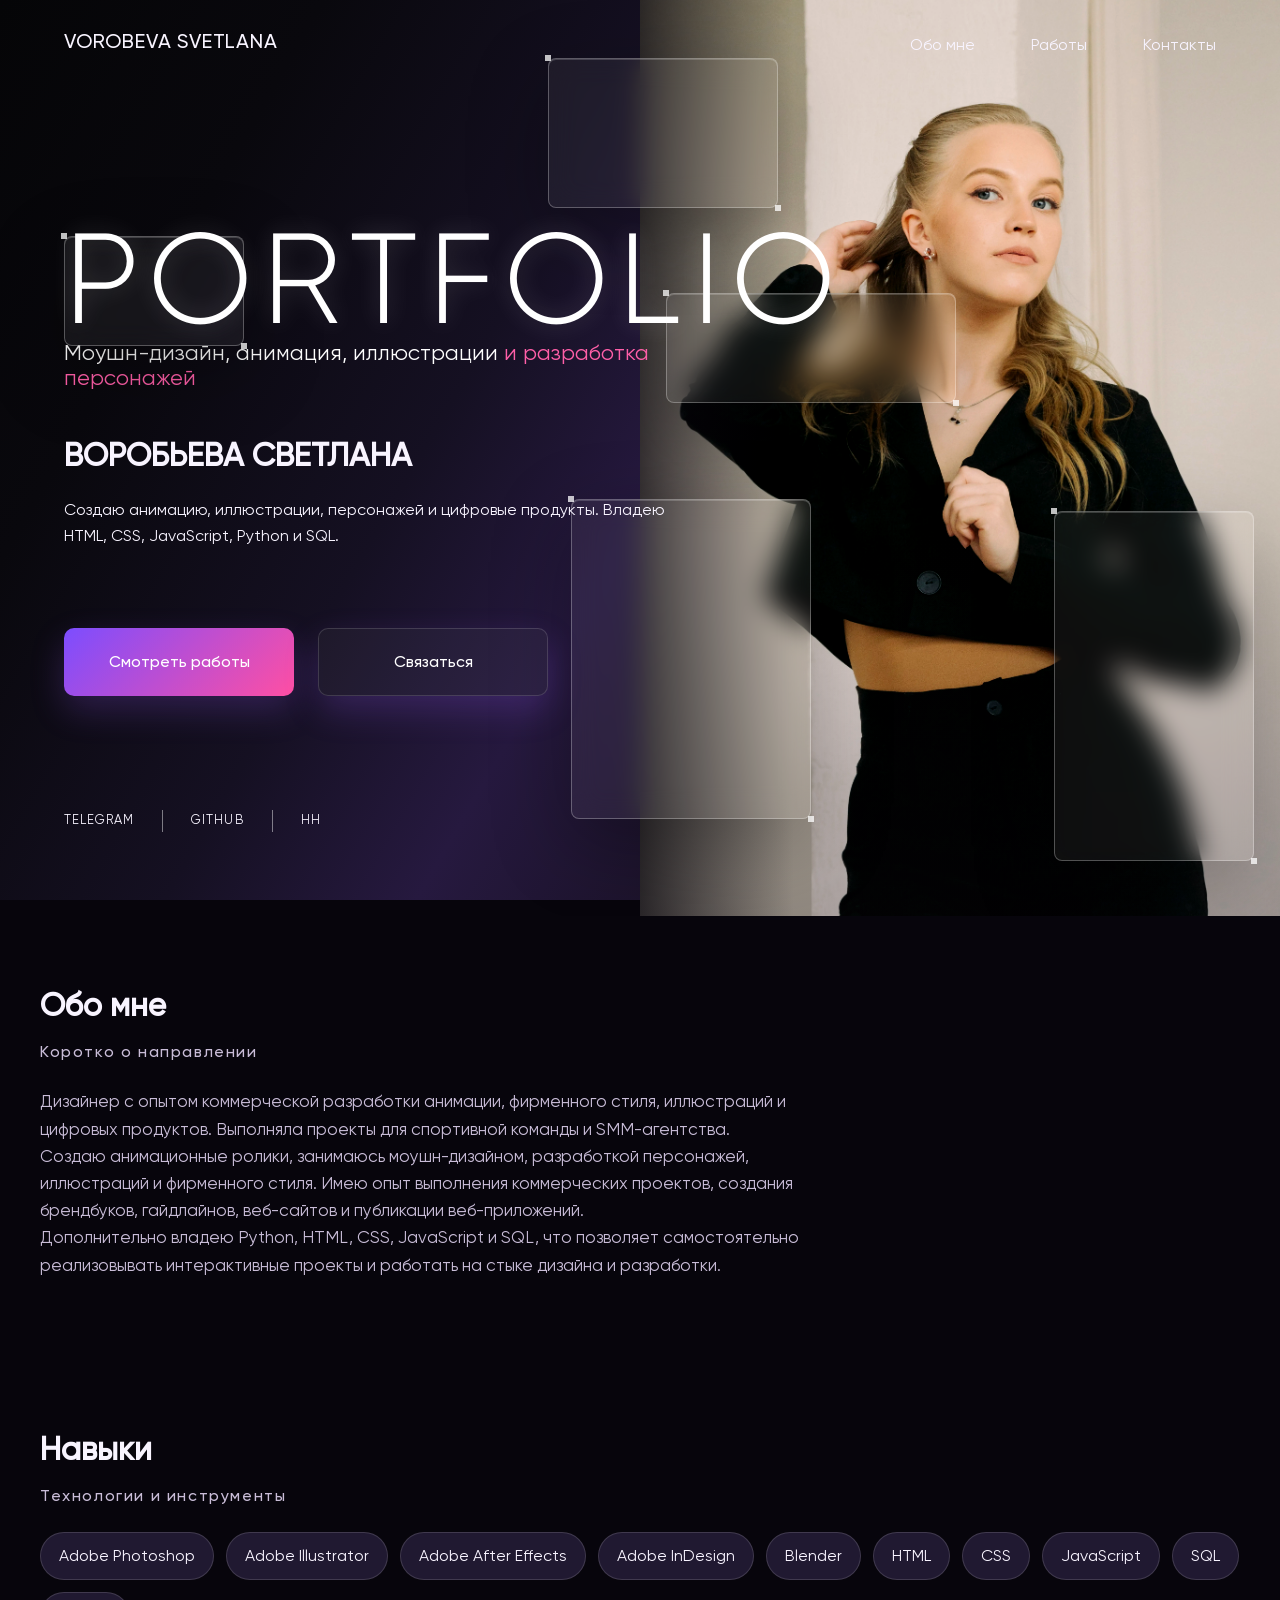
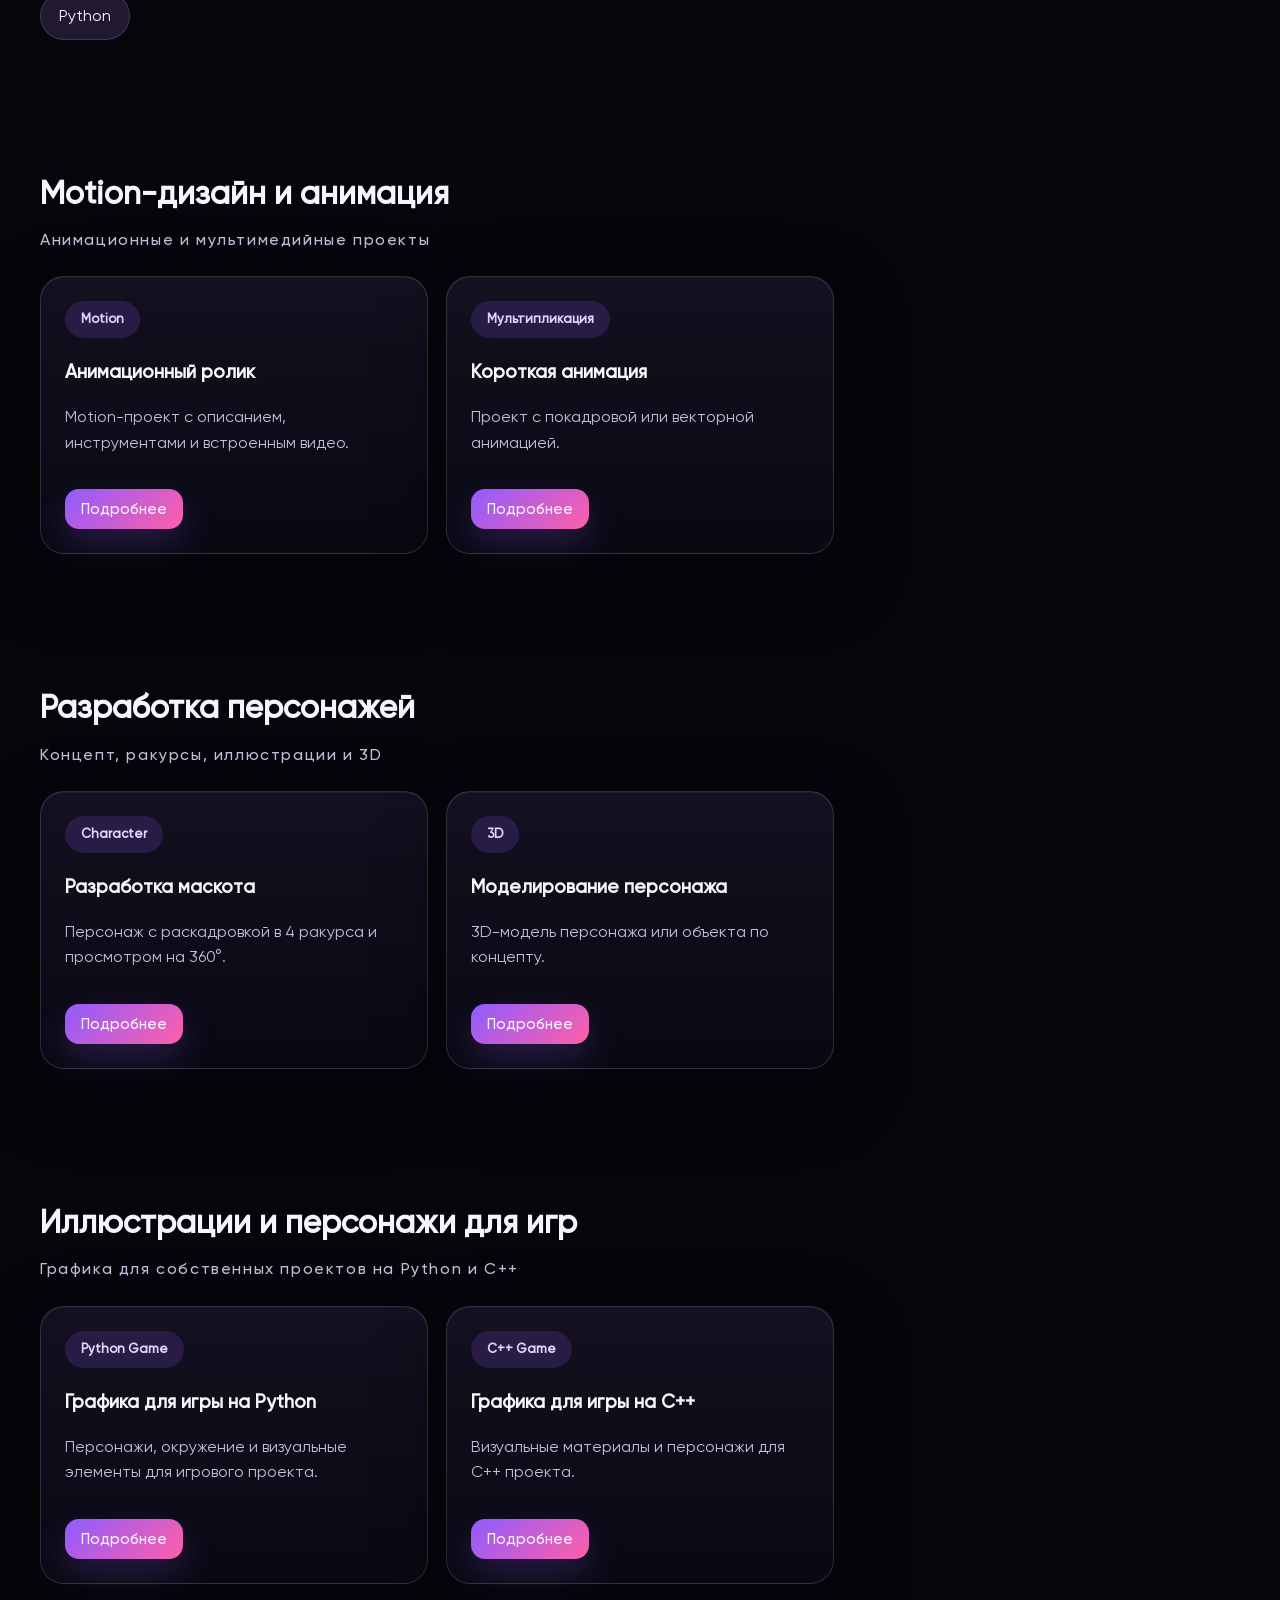
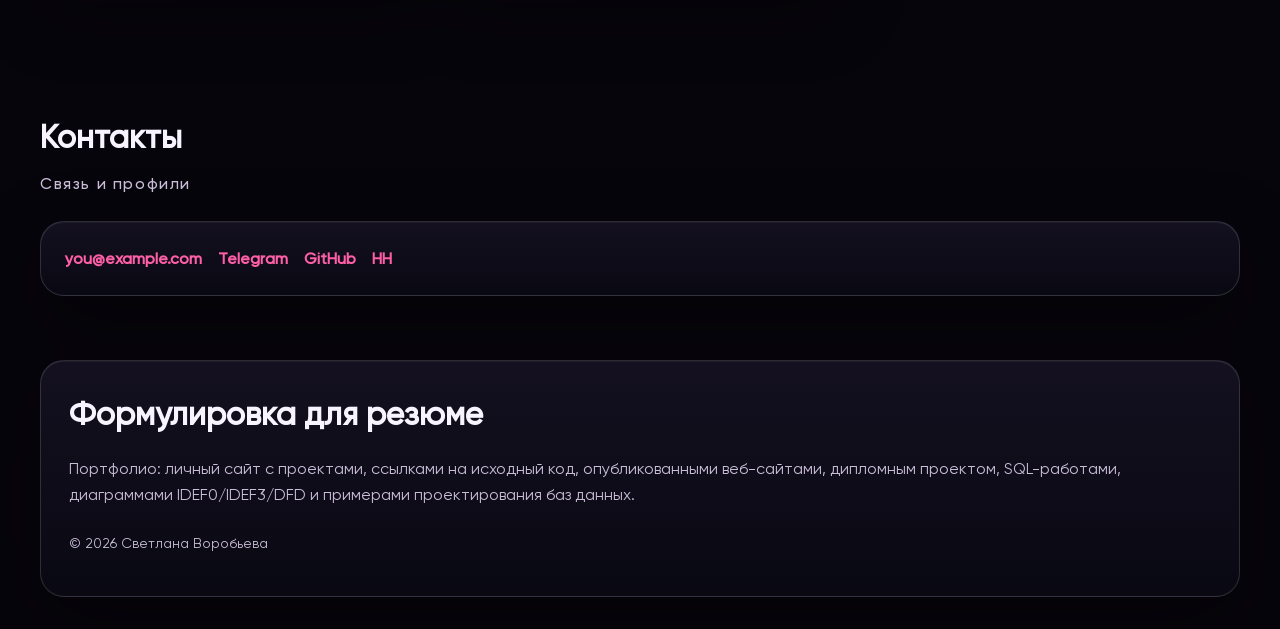
==== index.html @ 8a7d6069 "новое" ====
<!DOCTYPE html>
<html lang="ru">
<head>
  <meta charset="UTF-8" />
  <meta name="viewport" content="width=device-width, initial-scale=1.0" />
  <title>Портфолио | Воробьева Светлана</title>
  <meta name="description" content="Портфолио выпускницы СПбГУПТД: технические и творческие проекты, сайты, SQL, персонажи, motion-дизайн, анимация и моделирование." />
  <link rel="stylesheet" href="styles.css" />
</head>

<body>
  <header class="header hero-cover" id="home">
    <nav class="nav hero-nav">
      <a class="logo" href="#home">
        VOROBEVA
        SVETLANA
      </a>

       <button class="burger" type="button" aria-label="Открыть меню">
        <span></span>
        <span></span>
        <span></span>
      </button>

      <div class="nav-links">
        <a href="#about">Обо мне</a>
        <a href="#motion">Работы</a>
        <a href="#contacts">Контакты</a>
      </div>
    </nav>

    <section class="hero">
      <div class="hero-content">
        <div class="glass glass-small"></div>

        <h1 class="hero-title">PORTFOLIO</h1>

        <p class="hero-subtitle">
          Моушн-дизайн, анимация, иллюстрации
          <span>и&nbsp;разработка персонажей</span>
        </p>

        <div class="hero-info">

            <h2>
                ВОРОБЬЕВА СВЕТЛАНА
            </h2>

            <p>
                Создаю анимацию, иллюстрации,
                персонажей и цифровые продукты.
                Владею HTML, CSS, JavaScript,
                Python и SQL.
            </p>

        </div>

        <div class="buttons">
          <a class="btn" href="#motion">Смотреть работы</a>
          <a class="btn btn-outline" href="#contacts">Связаться</a>
        </div>

        <div class="hero-socials">
          <a href="#">TELEGRAM</a>
          <span></span>
          <a href="#">GITHUB</a>
          <span></span>
          <a href="#">HH</a>
        </div>
      </div>
      <div class="glass glass-top"></div>
      <div class="glass glass-bottom"></div>
    </section>
      <div class="hero-image">
        <img src="images/img_compressed.webp" alt="Воробьева Светлана">

        <div class="glass glass-center"></div>
        <div class="glass glass-right"></div>
      </div>
  </header>

  <main>
    <section class="section container" id="about">
      <h2>Обо мне</h2>
      <p class="subtitle">Коротко о направлении</p>
      <p class="section-text">
        Дизайнер с опытом коммерческой разработки анимации, фирменного стиля, иллюстраций и цифровых продуктов. 
        Выполняла проекты для спортивной команды и&nbsp;SMM-агентства.
      <br>Создаю анимационные ролики, занимаюсь моушн-дизайном, разработкой персонажей, иллюстраций и фирменного стиля.
      Имею опыт выполнения коммерческих проектов, создания брендбуков, гайдлайнов, веб-сайтов и публикации веб-приложений. 
      <br>Дополнительно владею Python, HTML, CSS, JavaScript и SQL, что позволяет самостоятельно реализовывать интерактивные 
      проекты и работать на стыке дизайна и разработки.

      </p>
    </section>

    <section class="section container" id="skills">
      <h2>Навыки</h2>
      <p class="subtitle">Технологии и инструменты</p>
      <div class="skills">
        <span>Adobe Photoshop</span><span>Adobe Illustrator</span>
        <span>Adobe After Effects</span><span>Adobe InDesign</span><span>Blender</span>
        <span>HTML</span><span>CSS</span><span>JavaScript</span> <span>SQL</span><span>Python</span>
      </div>
    </section>

    <section class="section container" id="motion">
      <h2>Motion-дизайн и анимация</h2>
      <p class="subtitle">Анимационные и мультимедийные проекты</p>

      <div class="grid cards">
        <article class="card project-card">
          <span class="tag">Motion</span>
          <h3>Анимационный ролик</h3>
          <p>Motion-проект с описанием, инструментами и встроенным видео.</p>

          <button class="project-btn" type="button"
            data-modal-title="Анимационный ролик"
            data-modal-client="Личный / учебный / коммерческий проект"
            data-modal-tools="Adobe After Effects, Photoshop, Illustrator, монтаж, звук"
            data-modal-description="Анимационный проект. Здесь можно описать задачу, идею ролика, этапы создания: сценарий, раскадровка, подготовка графики, анимация сцен, эффекты, монтаж и финальный экспорт."
            data-modal-video-title="Рекламный ролик"
            data-modal-video="https://res.cloudinary.com/ddurouw1x/video/upload/v1782772254/%D1%80%D0%B0%D0%BA%D0%B5%D1%82%D0%B0_%D0%BF%D1%80%D0%BE%D1%84%D0%B5%D1%81%D1%81%D0%B8%D1%8F_%D0%BC%D0%B5%D1%87%D1%82%D0%B0_eljayf.mp4">
            Подробнее
          </button>
        </article>

        <article class="card project-card">
          <span class="tag">Мультипликация</span>
          <h3>Короткая анимация</h3>
          <p>Проект с покадровой или векторной анимацией.</p>
          <button class="project-btn" type="button"
            data-modal-title="Короткая анимация"
            data-modal-client="Личный творческий проект"
            data-modal-tools="Adobe After Effects, Illustrator, Photoshop"
            data-modal-description="Короткая анимационная работа. Здесь можно описать идею, этапы создания, подготовку графики, анимацию сцен, монтаж и финальный экспорт."
            data-modal-video-title="Рекламный ролик"
            data-modal-video="https://res.cloudinary.com/ddurouw1x/video/upload/q_auto,f_auto,w_1920/v1783184143/0330_nyuv2s.mp4">
            Подробнее
          </button>
        </article>
      </div>
    </section>

    <section class="section container" id="characters">
      <h2>Разработка персонажей</h2>
      <p class="subtitle">Концепт, ракурсы, иллюстрации и 3D</p>

      <div class="grid cards">
        <article class="card project-card">
          <span class="tag">Character</span>
          <h3>Разработка маскота</h3>
          <p>Персонаж с раскадровкой в 4 ракурса и просмотром на 360°.</p>
          <button class="project-btn" type="button"
            data-modal-type="character"
            data-modal-title="Разработка персонажа"
            data-modal-client="Личный / учебный проект"
            data-modal-tools="Adobe Photoshop, Illustrator, Blender, character design"
            data-modal-description="Проект разработки персонажа: поиск образа, силуэт, цветовое решение, финальный дизайн и 4 основных ракурса. В модальном окне добавлен просмотр персонажа по сторонам: фронт, бок, спина и второй бок."
            data-frame-1="images/needle_1.png"
            data-frame-2="images/needle_1.png"
            data-frame-3="images/needle_1.png"
            data-frame-4="images/needle_1.png">
            Подробнее
          </button>
        </article>

        <article class="card project-card">
          <span class="tag">3D</span>
          <h3>Моделирование персонажа</h3>
          <p>3D-модель персонажа или объекта по концепту.</p>
          <button class="project-btn" type="button"
            data-modal-title="Моделирование персонажа"
            data-modal-client="Личный / учебный проект"
            data-modal-tools="Blender, 3D-моделирование, материалы, рендер, turntable 360°"
            data-modal-description="Проект 3D-моделирования персонажа. Здесь можно описать этапы: блокинг формы, детализация, материалы, свет, рендер, подготовка презентационных изображений и создание turntable-видео, где персонаж вращается по часовой стрелке на 360°."
            data-modal-gallery="images/leshy.png, images/modeling-2.jpg, images/modeling-3.jpg, images/modeling-4.jpg"
            data-modal-video="https://www.youtube.com/embed/VIDEO_ID">
            Подробнее
          </button>
        </article>
      </div>
    </section>

    <section class="section container" id="game-art">
      <h2>Иллюстрации и персонажи для игр</h2>
      <p class="subtitle">Графика для собственных проектов на Python и C++</p>

      <div class="grid cards">
        <article class="card project-card">
          <span class="tag">Python Game</span>
          <h3>Графика для игры на Python</h3>
          <p>Персонажи, окружение и визуальные элементы для игрового проекта.</p>
          <button class="project-btn" type="button"
            data-modal-title="Графика для игры на Python"
            data-modal-client="Собственный игровой проект"
            data-modal-tools="Python, Photoshop, Illustrator, игровая графика"
            data-modal-description="Графические материалы для игры на Python: персонажи, элементы интерфейса, окружение и подготовка ассетов для игрового проекта. Галерея добавлена для тех, кто не хочет загружать игру, но хочет посмотреть визуал и интерфейс."
            data-modal-gallery="images/python-game-1.jpg, images/python-game-2.jpg, images/python-game-3.jpg, images/python-game-4.jpg"
            data-modal-video="https://res.cloudinary.com/ddurouw1x/video/upload/v1783291518/%D0%9A%D0%BE%D0%BC%D0%BF%D0%BE%D0%B7%D0%B8%D1%86%D0%B8%D1%8F_1_bnc3tn.mp4"
            data-modal-link="#">
            Подробнее
          </button>
        </article>

        <article class="card project-card">
          <span class="tag">C++ Game</span>
          <h3>Графика для игры на C++</h3>
          <p>Визуальные материалы и персонажи для C++ проекта.</p>
          <button class="project-btn" type="button"
            data-modal-title="Графика для игры на C++"

            data-modal-client-title="Собственный игровой проект"
            data-modal-client="Личный / учебный проект"

            data-modal-tools-title="Использовалось"
            data-modal-tools="Blender, материалы, свет, рендер"

            data-modal-description="Графические материалы для игры на C++: персонажи, элементы интерфейса, 
            окружение и подготовка ассетов для игрового проекта. 
            Галерея добавлена для тех, кто не хочет загружать игру, но хочет посмотреть визуал и интерфейс."

            data-modal-gallery-title="Рендеры модели"
            data-modal-gallery="images/modeling-1.jpg, images/modeling-2.jpg, images/modeling-3.jpg, images/modeling-4.jpg"

            data-modal-video-title="Turntable 360°"
            data-modal-video="https://www.youtube.com/embed/VIDEO_ID"
            data-modal-link="#">
            Подробнее
          </button>
        </article>
      </div>
    </section>

    <section class="section container" id="contacts">
      <h2>Контакты</h2>
      <p class="subtitle">Связь и профили</p>
      <div class="contact-box">
        <a href="mailto:you@example.com">you@example.com</a>
        <a href="https://t.me/username" target="_blank" rel="noopener noreferrer">Telegram</a>
        <a href="https://github.com/username" target="_blank" rel="noopener noreferrer">GitHub</a>
        <a href="https://hh.ru/resume/your-id" target="_blank" rel="noopener noreferrer">HH</a>
      </div>
    </section>
  </main>

  <footer class="footer container">
    <h2>Формулировка для резюме</h2>
    <p>
      Портфолио: личный сайт с проектами, ссылками на исходный код,
      опубликованными веб-сайтами, дипломным проектом, SQL-работами,
      диаграммами IDEF0/IDEF3/DFD и примерами проектирования баз данных.
    </p>
    <p class="copy">© <span id="year"></span> Светлана Воробьева</p>
  </footer>

<div class="modal" id="projectModal" aria-hidden="true">
    <div class="modal-overlay" data-close-modal></div>

    <section class="modal-window" role="dialog" aria-modal="true" aria-labelledby="modalTitle">
      <button class="modal-close" type="button" data-close-modal aria-label="Закрыть окно">×</button>

      <div class="modal-content">
        <div>
          <span class="tag" id="modalType">Проект</span>
          <h2 id="modalTitle">Название проекта</h2>

          <dl class="project-info">
            <div>
              <dt id="modalClientTitle">Заказчик / формат</dt>
              <dd id="modalClient"></dd>
            </div>
            <div>
              <dt id="modalToolsTitle">Использовалось</dt>
              <dd id="modalTools"></dd>
            </div>
          </dl>

          <div class="project-description">
            <h3 id="modalDescriptionTitle">Описание</h3>
            <p id="modalDescription"></p>
        </div>

          <div id="modalActions" class="modal-actions" hidden>
              <a
                  class="btn modal-link"
                  id="modalLink"
                  target="_blank"
                  rel="noopener noreferrer">
                  Открыть
              </a>
          </div>
        </div>

        <div class="character-viewer" id="characterViewer" hidden>
          <div class="viewer-frame">
            <img id="characterImage" src="" alt="Ракурс персонажа" />
          </div>

          <div class="viewer-controls">
            <button type="button" id="prevFrame">←</button>
            <input id="frameRange" type="range" min="0" max="3" value="0" />
            <button type="button" id="nextFrame">→</button>
          </div>

          <p class="viewer-caption" id="viewerCaption">Ракурс 1 из 4</p>
        </div>

        <div class="modal-gallery-area" id="modalGalleryArea" hidden>
          <h3 id="modalGalleryTitle">Галерея проекта</h3>
          <div class="modal-gallery" id="modalGallery"></div>
        </div>

        <div class="modal-video-area" id="modalVideoArea" hidden>
          <h3 id="modalVideoTitle">Видео / 360° просмотр</h3>
          <div class="modal-video-box">

              <video
                  id="modalVideo"
                  controls
                  preload="metadata"
                  playsinline>

                  <source
                      id="modalVideoSource"
                      src=""
                      type="video/mp4">

              </video>

          </div>
        </div>
      </div>
    </section>
  </div>

  <div class="gallery-lightbox" id="galleryLightbox" aria-hidden="true">
    <button type="button" id="galleryLightboxClose" aria-label="Закрыть изображение">×</button>
    <img id="galleryLightboxImage" src="" alt="Изображение проекта крупным планом" />
  </div>

  <script src="script.js"></script>
</body>
</html>
---- styles.css ----
@font-face {
    font-family: 'Gilroy';
    src: url('/fonts/Gilroy-Light.otf') format('opentype');
    font-weight: 300;
    font-style: normal;
}

@font-face {
    font-family: 'Gilroy';
    src: url('/fonts/gilroy-regular.ttf') format('truetype');
    font-weight: 400;
    font-style: normal;
}

@font-face {
    font-family: 'Gilroy';
    src: url('/fonts/gilroy-medium.ttf') format('truetype');
    font-weight: 500;
    font-style: normal;
}

:root {
  --bg: #080812;
  --bg-2: #120b1f;
  --card: rgba(18, 18, 32, 0.82);
  --card-light: rgba(36, 28, 54, 0.9);
  --text: #f8f4ff;
  --muted: #c9bdd8;
  --accent: #8f5cff;
  --accent-2: #ff5fa8;
  --accent-3: #5fdcff;
  --border: rgba(255, 255, 255, 0.14);
}

* { box-sizing: border-box; }
html { scroll-behavior: smooth; }
body {
  margin: 0;
  font-family: 'Gilroy', Arial, sans-serif;
  color: var(--text);
  background: #07050c;
  line-height: 1.6;
  position: relative;
}

body::before{
    content:"";
    position:fixed;
    inset:0;
    z-index:-2;

    background:
        linear-gradient(
            120deg,
            #050507 0%,
            #09080d 18%,
            #151022 38%,
            #26193f 52%,
            #171020 72%,
            #08070b 100%
        ),

        linear-gradient(
            90deg,
            transparent 0%,
            rgba(255,255,255,.02) 48%,
            rgba(255,255,255,.02) 52%,
            transparent 100%
        );
}

a { color: inherit; text-decoration: none; }
.container { width: min(1200px, calc(100% - 72px)); margin: 0 auto; }

.hero-cover {
  min-height: 100vh;
  padding: 32px 64px 48px;
  position: relative;
  overflow: hidden;
}

.hero-cover::before {
  content: "";
  position: absolute;
  inset: 20px;
  opacity: .45;
  pointer-events: none;
}

.hero-cover::after {
  content: "";
  position: absolute;
  inset: 0;
  pointer-events: none;
}

.hero-nav {
  position: relative;
  z-index: 10;
  max-width: 1480px;
  margin: 0 auto;
  display: flex;
  justify-content: space-between;
  align-items: flex-start;
}

.burger {
  display: none;
  width: 42px;
  height: 42px;
  border: 1px solid var(--border);
  border-radius: 12px;
  background: rgba(255,255,255,.06);
  cursor: pointer;
  z-index: 50;
}

.burger span {
  display: block;
  width: 20px;
  height: 2px;
  margin: 5px auto;
  background: #fff;
  border-radius: 10px;
}

.logo {
  font-size: 20px;
  line-height: .9;
  font-weight: 500;
  letter-spacing: .04em;
}

.logo span {
  display: block;
  margin-top: 10px;
  font-size: 13px;
  text-transform: uppercase;
  color: var(--muted);
}

.nav-links {
  display: flex;
  gap: 56px;
}

.nav-links a {
  color: var(--text);
  font-size: 16px;
}

.nav-links a:hover {
  color: rgba(0, 0, 0, 0.78);
}

.hero {
  position: relative;
  z-index: 3;
  max-width: 1480px;
  min-height: calc(100vh - 90px);
  margin: 0 auto;
  display: grid;
  grid-template-columns: 56% 44%;
  align-items: stretch;
}

.hero-content {
  position: relative;
  display: flex;
  flex-direction: column;
  justify-content: center;
  padding-right: 40px;
  z-index:5;
}

.hero-title {
  position: relative;
  z-index:20;
  width:170%;
  margin: 0 0 8px 0;
  font-size: clamp(78px, 10vw, 180px);
  line-height: .8;
  font-weight: 300;
  letter-spacing: .08em;
  color: #fff;
  white-space: nowrap;
  text-shadow: 0 0 24px rgba(255,255,255,.18);
}

.hero-subtitle {
  font-size: clamp(16px, 2vw, 22px);
  line-height: 1.15;
  color: #fff;
  margin: 0 0 40px 0;
}

.hero-subtitle span {
  color: var(--accent-2);
}

.hero-text {
  max-width: 620px;
  color: var(--muted);
  font-size: 17px;
}

.buttons {
  display: flex;
  gap: 24px;
  margin-top: 64px;
}

.btn {
  display: inline-flex;
  align-items: center;
  justify-content: center;
  min-width: 230px;
  padding: 20px 28px;
  border-radius: 10px;
  background: linear-gradient(135deg, #e35b99, #8c45ff);
  color: #fff;
  font-weight: 500;
  box-shadow: 0 20px 55px rgba(154, 59, 255, .32);
}

.btn-outline {
  background: transparent;
  border: 0;
  box-shadow: none;
  color: #fff;
}

.hero-socials {
  position: absolute;
  left: 0;
  bottom: 36px;
  display: flex;
  align-items: center;
  gap: 28px;
  font-size: 13px;
  letter-spacing: .08em;
}

.hero-socials span {
  width: 1px;
  height: 22px;
  background: rgba(255,255,255,.45);
}

.hero-image {
  position: absolute;
  top: 0;
  right: 0;
  bottom: 0;

  width: 50vw;
  height: 100%;

  overflow: hidden;
  z-index: 2;
}

.hero-image img {
  width: 100%;
  height: 100%;
  object-fit: cover;
  object-position: center;
  display: block;
  filter: contrast(1.05) saturate(1.05);
}

.hero-image::before {
  content: "";
  position: absolute;
  inset: 0;
  background:
    linear-gradient(90deg, rgba(7,5,12,.75), transparent 24%),
    linear-gradient(0deg, rgba(7,5,12,.28), transparent 42%);
  z-index: 2;
}

.glass {
  position: absolute;
  z-index: 4;
  border: 1px solid rgba(255,255,255,.28);
  border-radius: 8px;
  background: rgba(255,255,255,.055);
  backdrop-filter: blur(14px);
  -webkit-backdrop-filter: blur(14px);
  box-shadow:
    inset 0 1px 0 rgba(255,255,255,.18),
    0 24px 80px rgba(0,0,0,.28);
}

.glass::before,
.glass::after {
  content: "";
  position: absolute;
  width: 6px;
  height: 6px;
  background: rgba(255,255,255,.75);
}

.glass::before {
  top: -4px;
  left: -4px;
}

.glass::after {
  right: -4px;
  bottom: -4px;
}

.glass-small {
  width: 180px;
  height: 110px;
  left: 0;
  top: 22%;
}

.glass-top {
  width: 20%;
  height: 150px;
  top: 0%;
  left: 42%;
}

.glass-center {
  width: 290px;
  height: 110px;
  top: 32%;
  left: 4%;
}

.glass-bottom {
  width: 240px;
  height: 320px;
  left: 44%;
  bottom: 6%;
}

.glass-right {
  width: 200px;
  height: 350px;
  right: 4%;
  bottom: 6%;
}

.subtitle {
  color: var(--muted);
  letter-spacing: 0.1em;
  font-size: 16px;
  font-weight: 500;
  margin-top: 8px;
  margin-bottom: 24px;
}

h2 { font-size: clamp(20px, 3vw, 32px); margin: 0; }
h3 { margin: 12px 0 10px; }

.btn,
.project-btn {
  background: linear-gradient(135deg, #7c4dff, #ff4fa3);
  box-shadow: 0 14px 34px rgba(155, 92, 255, .22);
}

.btn-outline {
  background: rgba(255, 255, 255, .04);
  border: 1px solid var(--border);
}

.hero-card, .card, .footer, .contact-box {
  background: rgba(23, 32, 51, 0.86);
  border: 1px solid var(--border);
  border-radius: 24px;
  box-shadow: 0 18px 42px rgba(0,0,0,.25);
}
.hero-card { padding: 24px; }
.hero-card p, .card p, .footer p { color: var(--muted); }

.hero-photo-card,
.card,
.footer,
.contact-box,
.modal-window {
  background: linear-gradient(180deg, rgba(22, 18, 34, .9), rgba(10, 10, 20, .86));
  border: 1px solid var(--border);
  box-shadow:
    0 24px 70px rgba(0, 0, 0, .42),
    inset 0 1px 0 rgba(255, 255, 255, .05);
}

.portfolio-link {
    display: inline-block;
    margin-top: 12px;
    color: var(--accent-2);
    font-weight: 600;
    transition: .2s;
}

.portfolio-link:hover {
    transform: translateX(4px);
}

.section { padding: 64px 0;
 background: transparent; }

.grid { display: grid; grid-template-columns: repeat(3, 1fr); gap: 18px; }
.card { padding: 24px; transition: transform .2s ease, border-color .2s ease; }
.card:hover { transform: translateY(-4px); border-color: rgba(56, 189, 248, .45); }
.card a { color: var(--accent-2); font-weight: 700; }
.tag {
  display: inline-block;
  padding: 8px 16px;
  margin-bottom: 8px;
  border-radius: 999px;
  background: rgba(139, 92, 246, .18);
  color: #ddd6fe;
  font-size: 13px;
  font-weight: 700;
}
.diagram strong { display: block; font-size: 24px; color: var(--accent-2); }
.code-example {
  margin-top: 20px;
  padding: 22px;
  overflow-x: auto;
  border-radius: 18px;
  background: #020617;
  border: 1px solid var(--border);
  color: #dbeafe;
}
.small-cards .card { font-weight: 700; }
.skills { display: flex; flex-wrap: wrap; gap: 12px; }
.skills span {
  padding: 10px 18px;
  border-radius: 999px;
  background: var(--card-light);
  border: 1px solid var(--border);
}
.contact-box { display: flex; flex-wrap: wrap; gap: 16px; padding: 24px; }
.contact-box a { color: var(--accent-2); font-weight: 700; }
.footer { margin-bottom: 32px; padding: 28px; }
.copy { margin-top: 24px; font-size: 14px; }

@media (max-width: 1000px) {
  .hero-cover {
    padding: 24px 22px 40px;
  }

  .hero {
    grid-template-columns: 1fr;
  }

  .hero-title {
    width: 100%;
    white-space: normal;
    font-size: clamp(54px, 16vw, 92px);
  }

  .hero-image {
    height: 560px;
    min-height: auto;
  }

  .hero-socials {
    position: static;
    margin-top: 60px;
    flex-wrap: wrap;
  }

  .nav-links {
    gap: 22px;
    flex-wrap: wrap;
  }
}


/* Project modal windows */
.project-btn {
  margin-top: 18px;
  display: inline-flex;
  align-items: center;
  justify-content: center;
  padding: 11px 16px;
  border: 0;
  border-radius: 14px;
  background: linear-gradient(135deg, var(--accent), var(--accent-2));
  color: var(--text);
  font-family: inherit;
  font-size: 15px;
  font-weight: 500;
  cursor: pointer;
}

.project-btn:hover { filter: brightness(1.08); }

.section-text {
  max-width: 820px;
  color: var(--muted);
  font-size: 17px;
}

.modal {
  position: fixed;
  inset: 0;
  z-index: 1000;
  display: none;
}

.modal.is-open { display: block; }

.modal-overlay {
  position: absolute;
  inset: 0;
  background: rgba(2, 6, 23, 0.78);
  backdrop-filter: blur(10px);
}

.modal-window {
  position: relative;
  width: min(980px, calc(100% - 32px));
  max-height: calc(100vh - 48px);
  margin: 24px auto;
  padding: 30px;
  overflow-y: auto;
  border: 1px solid var(--border);
  border-radius: 28px;
  background: rgba(23, 32, 51, 0.98);
  box-shadow: 0 24px 80px rgba(0, 0, 0, .45);
}

.modal-close {
  position: absolute;
  top: 18px;
  right: 20px;
  width: 42px;
  height: 42px;
  border: 1px solid var(--border);
  border-radius: 50%;
  background: transparent;
  color: var(--text);
  font-size: 28px;
  line-height: 1;
  cursor: pointer;
}

.modal-content {
  display: grid;
  grid-template-columns: 1fr;
  gap: 28px;
}

.modal-content:has(.character-viewer:not([hidden])) {
  grid-template-columns: 1fr 1fr;
}

.project-info {
  display: grid;
  gap: 14px;
  margin: 22px 0;
}

.project-info div {
  padding: 16px;
  border: 1px solid var(--border);
  border-radius: 18px;
  background: rgba(255, 255, 255, 0.04);
}

.project-info dt {
  color: var(--accent-2);
  font-size: 13px;
  font-weight: 500;
  text-transform: uppercase;
  letter-spacing: .1em;
}

.project-info dd {
  margin: 6px 0 0;
  color: var(--muted);
}

.modal-link { margin-top: 18px; }

.character-viewer { align-self: start; }

.viewer-frame {
  display: grid;
  place-items: center;
  min-height: 360px;
  border: 1px solid var(--border);
  border-radius: 24px;
  background: white;
  overflow: hidden;
}

.viewer-frame img {
  max-width: 100%;
  max-height: 420px;
  object-fit: contain;
}

.viewer-controls {
  display: grid;
  grid-template-columns: 48px 1fr 48px;
  gap: 12px;
  align-items: center;
  margin-top: 18px;
}

.viewer-controls button {
  height: 48px;
  border: 1px solid var(--border);
  border-radius: 14px;
  background: var(--card-light);
  color: var(--text);
  cursor: pointer;
}

.viewer-controls input { width: 100%; }

.viewer-caption {
  margin: 10px 0 0;
  color: var(--muted);
  text-align: center;
}

.modal-video-area {
  grid-column: 1 / -1;
  margin-top: 6px;
}

.modal-video-area h3 {
  margin-bottom: 14px;
}

.modal-video-box {
  width: 100%;
  max-height: 70vh;
  aspect-ratio: 16 / 9;
  overflow: hidden;
  border-radius: 24px;
  background: #020617;
}

.modal-video-box video {
  width: 100%;
  height: 100%;
  max-height: 70vh;
  display: block;
   object-fit: cover;
  background: #000;
}

@media (max-width: 900px) {
  .modal-content,
  .modal-content:has(.character-viewer:not([hidden])) {
    grid-template-columns: 1fr;
  }

  .modal-window { padding: 22px; }

  .viewer-frame { min-height: 280px; }
}


/* Modal gallery for modeling and visual projects */
.modal-gallery-area {
  grid-column: 1 / -1;
  margin-top: 6px;
}

.modal-gallery-area h3 {
  margin-bottom: 14px;
}

.modal-gallery {
  display: grid;
  grid-template-columns: repeat(4, 1fr);
  gap: 14px;
}

.modal-gallery img {
  width: 100%;
  aspect-ratio: 1 / 1;
  object-fit: cover;
  border: 1px solid var(--border);
  border-radius: 18px;
  background: #020617;
  cursor: zoom-in;
  transition: transform .2s ease, border-color .2s ease;
}

.modal-gallery img:hover {
  transform: translateY(-3px);
  border-color: rgba(56, 189, 248, .45);
}

.gallery-lightbox {
  position: fixed;
  inset: 0;
  z-index: 1200;
  display: none;
  place-items: center;
  padding: 28px;
  background: rgba(2, 6, 23, .88);
  backdrop-filter: blur(10px);
}

.gallery-lightbox.is-open {
  display: grid;
}

.gallery-lightbox img {
  max-width: min(1100px, 100%);
  max-height: calc(100vh - 72px);
  object-fit: contain;
  border-radius: 22px;
  box-shadow: 0 24px 80px rgba(0,0,0,.45);
}

.gallery-lightbox button {
  position: absolute;
  top: 22px;
  right: 28px;
  width: 46px;
  height: 46px;
  border: 1px solid var(--border);
  border-radius: 50%;
  background: rgba(23, 32, 51, .92);
  color: var(--text);
  font-size: 30px;
  cursor: pointer;
}

@media (max-width: 900px) {
  .modal-gallery {
    grid-template-columns: repeat(2, 1fr);
  }
}


/* Hero photo */
.hero-photo-card {
  width: min(360px, 100%);
  justify-self: end;
  align-self: center;
  padding: 10px;
  border: 1px solid var(--border);
  border-radius: 28px;
  background:
    radial-gradient(circle at 75% 25%, rgba(56, 189, 248, .18), transparent 42%),
    rgba(23, 32, 51, .78);
  box-shadow: 0 22px 70px rgba(0,0,0,.32);
}

.hero-photo-card img {
  width: 100%;
  aspect-ratio: 4 / 5;
  object-fit: cover;
  object-position: center;
  border-radius: 22px;
  display: block;
}

@media (max-width: 900px) {
  .hero-photo-card {
    justify-self: start;
    width: min(320px, 100%);
  }
}


@media (max-width: 1024px) {
  .hero-cover {
    min-height: auto;
    padding: 28px 28px 56px;
  }

  .hero {
    min-height: 720px;
    grid-template-columns: 1fr;
    align-items: center;
  }

  .hero-content {
    padding-right: 0;
    padding-top: 120px;
    max-width: 720px;
  }

  .hero-title {
    width: 100%;
    font-size: clamp(72px, 14vw, 120px);
    white-space: nowrap;
  }

  .hero-subtitle {
    max-width: 520px;
    font-size: 18px;
  }

  .hero-info {
    max-width: 620px;
  }

  .hero-image {
    top: 0;
    right: 0;
    width: 48%;
    height: 48%;
    min-height: 360px;
    border-bottom-left-radius: 120px;
  }

  .hero-image img {
    object-position: center top;
  }

  .buttons {
    margin-top: 56px;
  }

  .glass-small {
    width: 160px;
    height: 120px;
    left: 0;
    top: 30%;
  }

  .glass-top {
    width: 190px;
    height: 140px;
    top: 7%;
    left: 43%;
  }

  .glass-center {
    width: 260px;
    height: 150px;
    top: 25%;
    left: 54%;
  }

  .glass-bottom {
    width: 260px;
    height: 260px;
    left: 44%;
    bottom: 8%;
  }

  .glass-right {
    width: 180px;
    height: 280px;
    right: 2%;
    bottom: 16%;
  }

  .grid {
    grid-template-columns: repeat(2, 1fr);
  }
}

/* ===== Mobile ===== */

@media (max-width: 700px) {
  .hero-cover {
    padding: 22px 18px 42px;
    overflow: hidden;
  }

  .hero-nav {
    align-items: center;
  }

  .logo {
    font-size: 15px;
    z-index: 30;
  }

  .burger {
    display: block;
  }

  .nav-links {
    position: fixed;
    top: 0;
    right: -100%;
    width: 78%;
    height: 100vh;
    padding: 120px 28px;
    display: flex;
    flex-direction: column;
    align-items: center;
    gap: 28px;
    background: rgba(10, 10, 24, .9);
    backdrop-filter: blur(20px);
    -webkit-backdrop-filter: blur(20px);
    border-left: 1px solid var(--border);
    transition: right .3s ease;
    z-index: 40;
  }

  .nav-links.is-open {
    right: 0;
  }

  .nav-links a {
    font-size: 22px;
  }

  .hero {
    min-height: 760px;
    display: block;
  }

  .hero-content {
    padding-top: 300px;
    position: relative;
    z-index: 8;
  }

  .hero-title {
    font-size: clamp(54px, 20vw, 60px);
    line-height: .86;
    white-space: nowrap;
    width: 160%;
    margin-left: -4px;
  }

  .hero-subtitle {
    max-width: 300px;
    font-size: 14px;
    margin-bottom: 26px;
  }

  .hero-info h2 {
    font-size: 18px;
  }

  .hero-info p {
    max-width: 330px;
    font-size: 14px;
    line-height: 1.4;
  }

  .hero-image {
    position: absolute;
    top: 0;
    right: 0;
    width: 78%;
    height: 400px;
    min-height: 0;
    border-bottom-left-radius: 90px;
  }

  .hero-image::before {
    background:
      linear-gradient(90deg, rgba(7,5,12,.82), transparent 34%),
      linear-gradient(0deg, rgba(7,5,12,.4), transparent 55%);
  }

  .hero-image img {
    object-position: center top;
  }

  .buttons {
    margin-top: 40px;
    gap: 12px;
  }

  .btn {
    min-width: 0;
    flex: 1;
    padding: 16px 14px;
    font-size: 12px;
  }

  .hero-socials {
    position: static;
    margin-top: 34px;
    gap: 20px;
    font-size: 10px;
  }

  .glass-small {
    width: 105px;
    height: 120px;
    left: 0;
    top: 205px;
  }

  .glass-top {
    width: 100px;
    height: 120px;
    top: 32px;
    left: 28%;
  }

  .glass-center {
    width: 140px;
    height: 135px;
    top: 200px;
    left: 58%;
  }

  .glass-bottom {
    display: none;
  }

  .glass-right {
    display: none;
  }

  .container {
    width: min(100% - 32px, 1200px);
  }

  .grid {
    grid-template-columns: 1fr;
  }
}
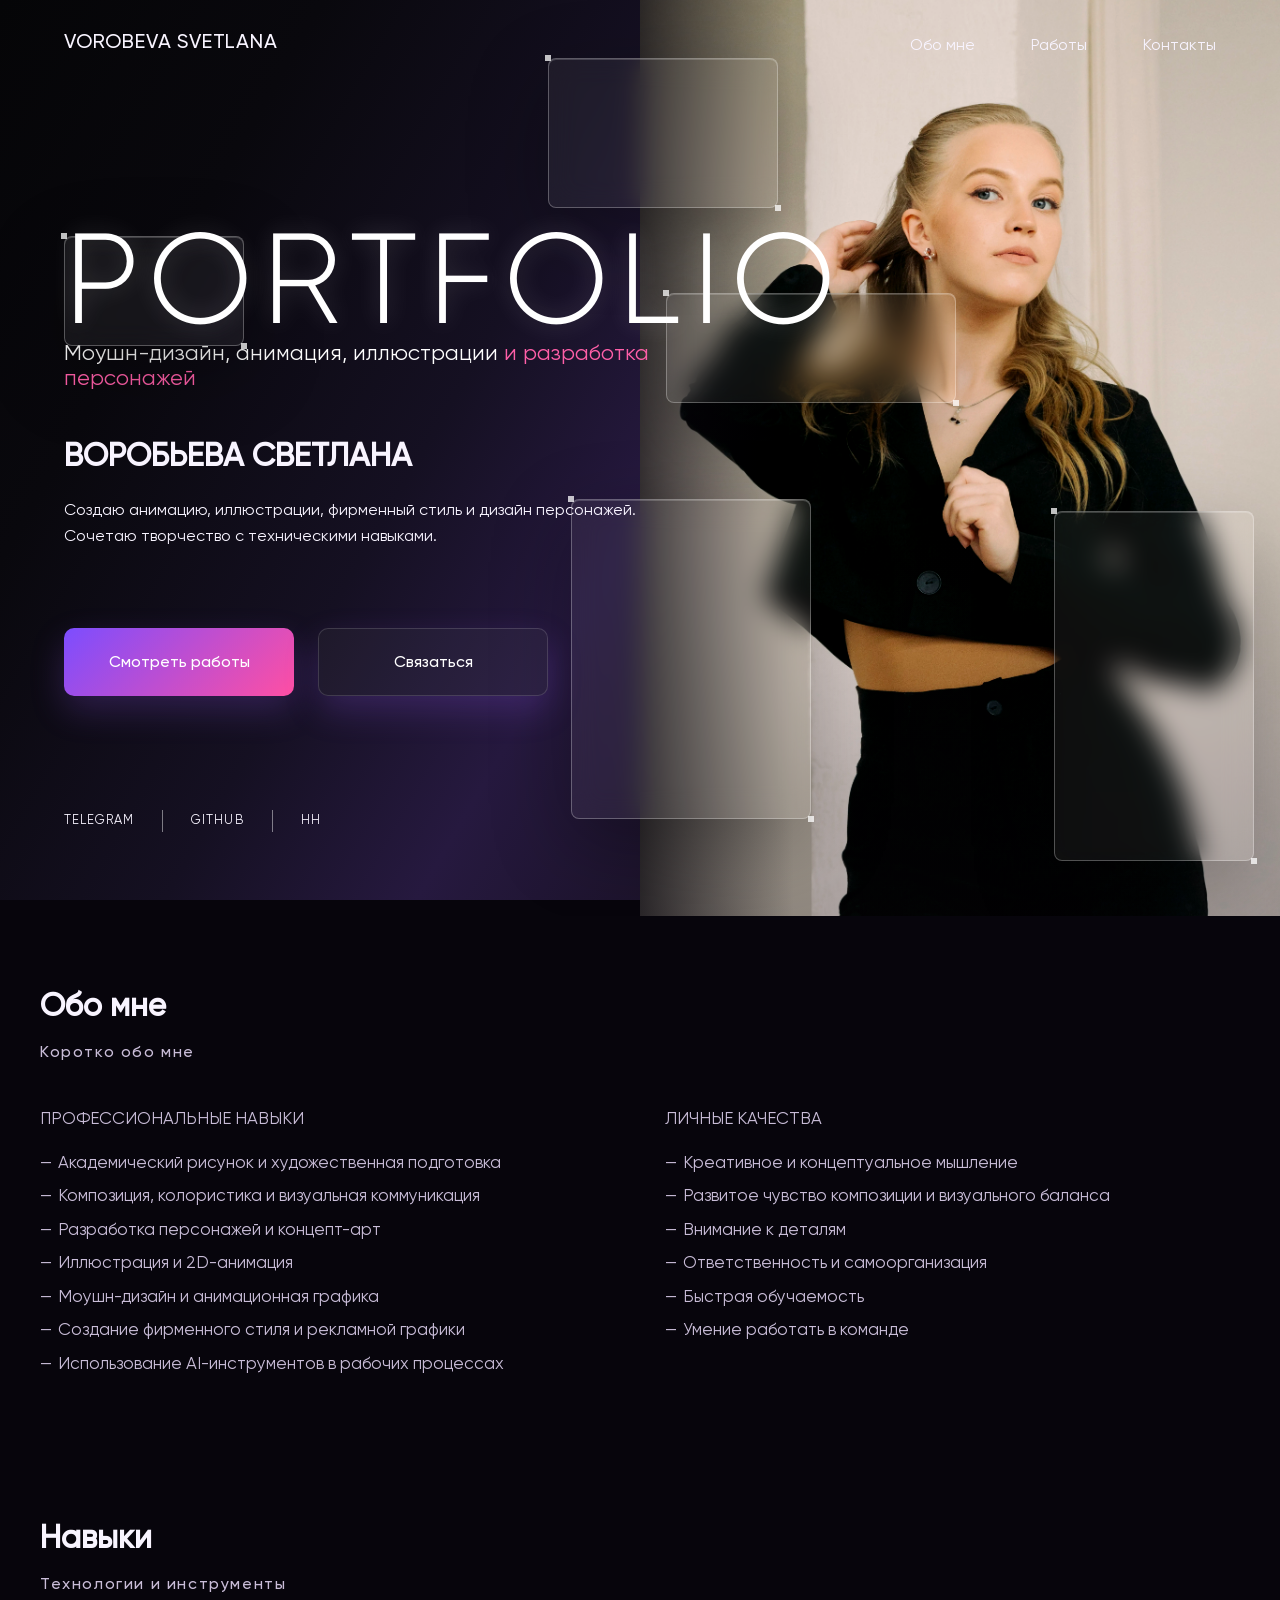
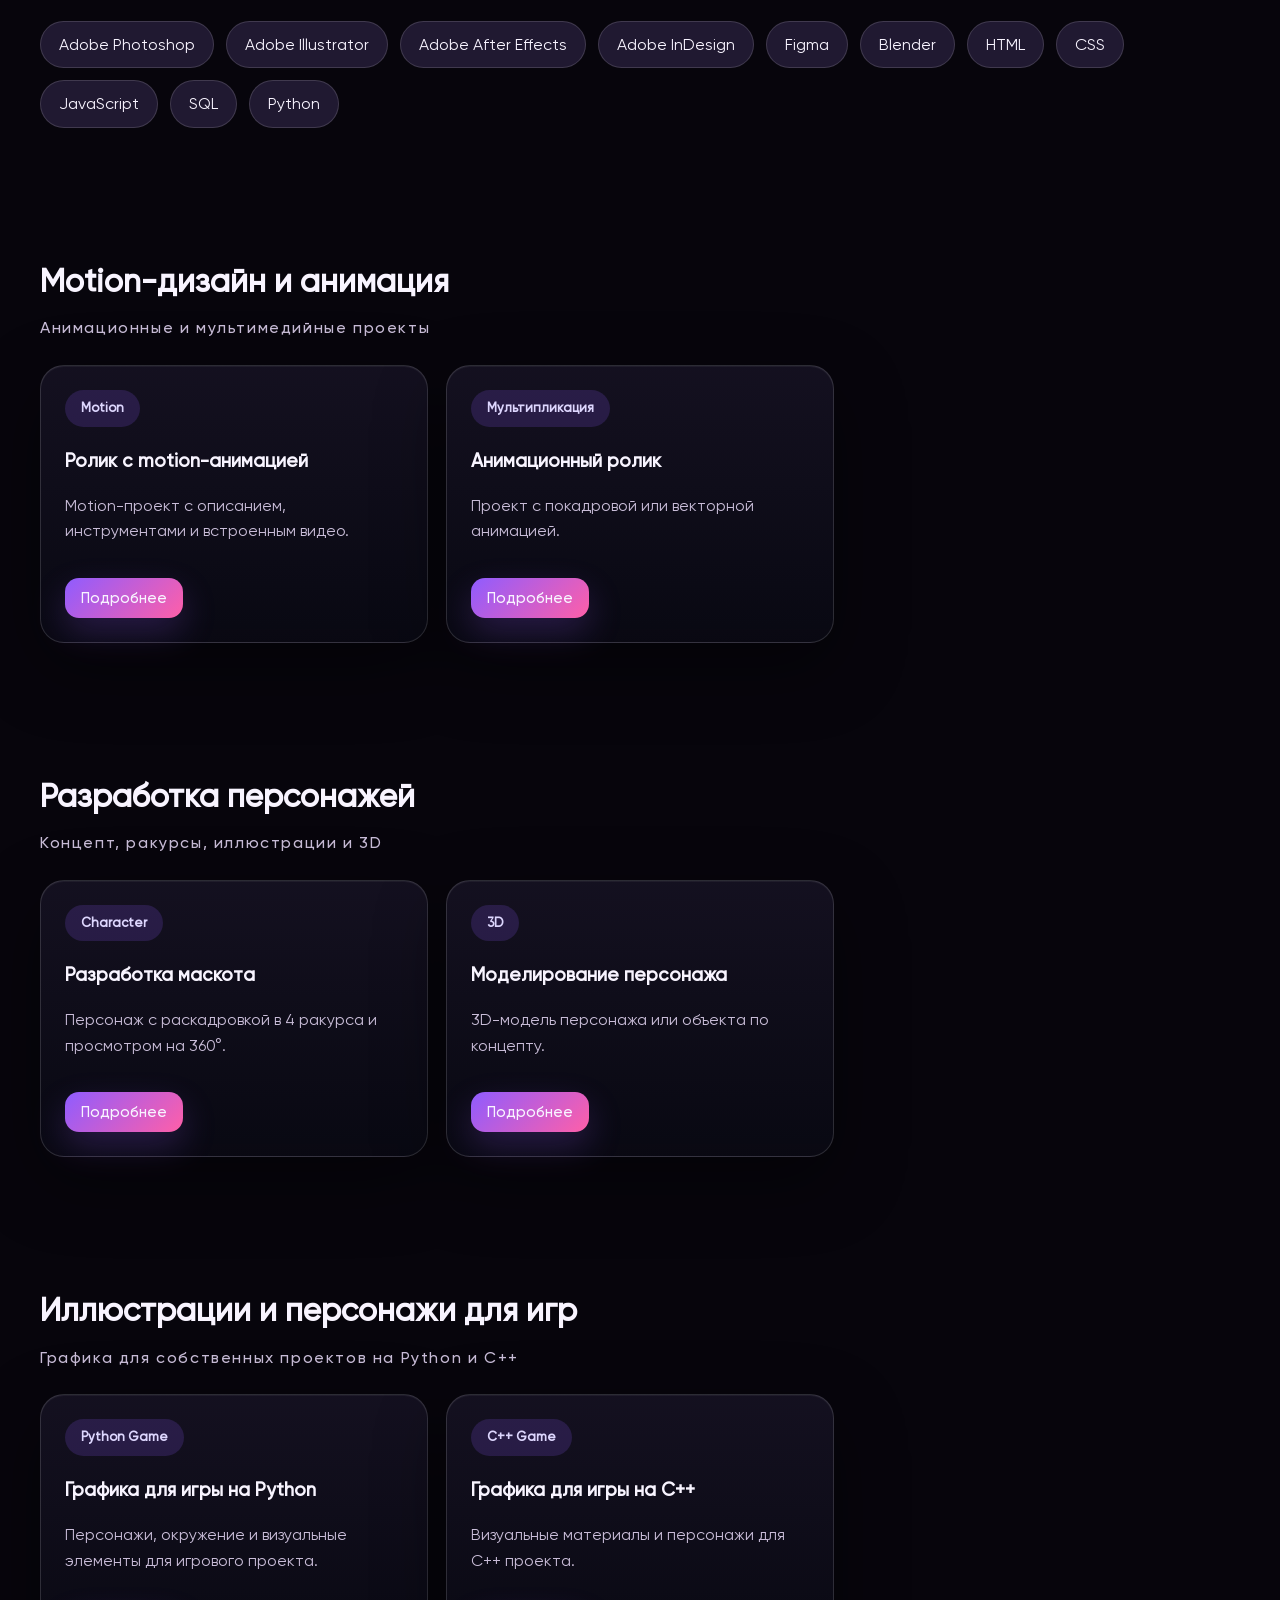
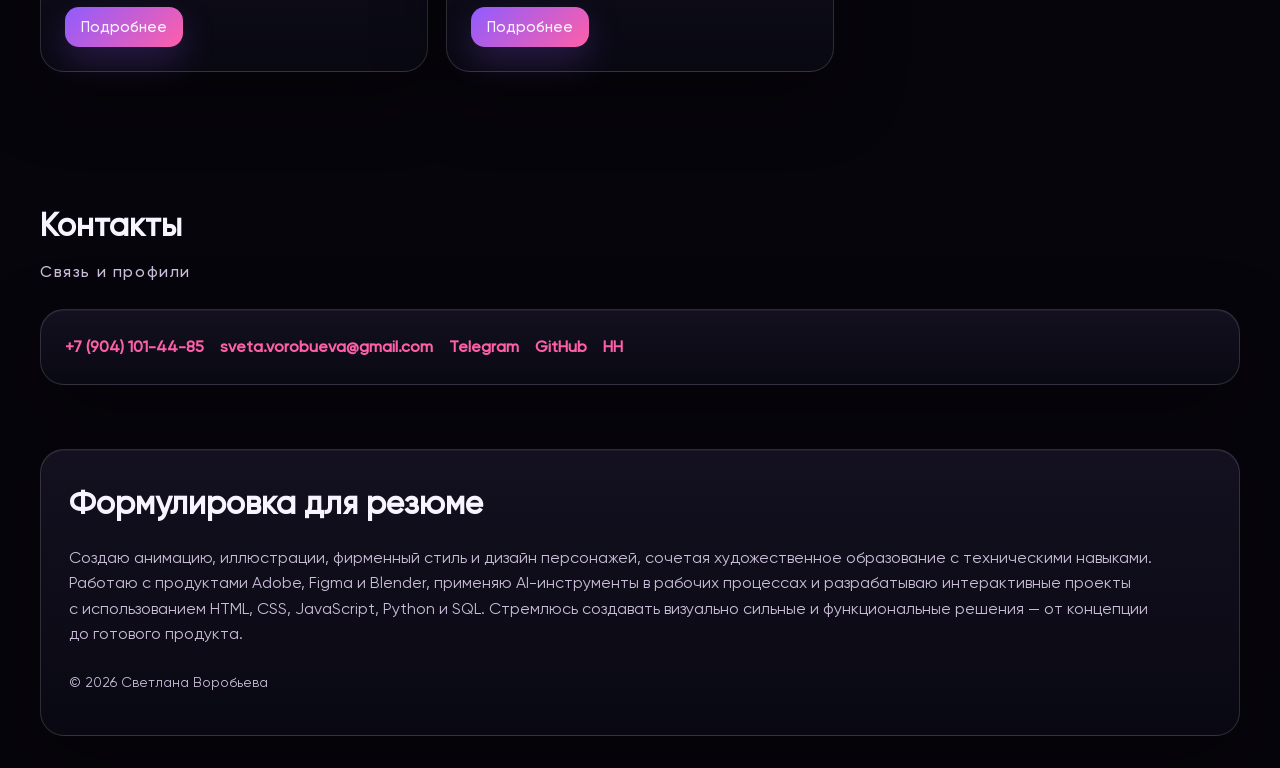
==== commit 1b00904b: "новое" ====
--- a/index.html
+++ b/index.html
@@ -47,10 +47,11 @@
             </h2>
 
             <p>
-                Создаю анимацию, иллюстрации,
-                персонажей и цифровые продукты.
-                Владею HTML, CSS, JavaScript,
-                Python и SQL.
+              Создаю анимацию,
+              иллюстрации, фирменный
+              стиль и&nbsp;дизайн персонажей.
+              <br>Сочетаю творчество
+              с&nbsp;техническими навыками.
             </p>
 
         </div>
@@ -82,16 +83,35 @@
   <main>
     <section class="section container" id="about">
       <h2>Обо мне</h2>
-      <p class="subtitle">Коротко о направлении</p>
-      <p class="section-text">
-        Дизайнер с опытом коммерческой разработки анимации, фирменного стиля, иллюстраций и цифровых продуктов. 
-        Выполняла проекты для спортивной команды и&nbsp;SMM-агентства.
-      <br>Создаю анимационные ролики, занимаюсь моушн-дизайном, разработкой персонажей, иллюстраций и фирменного стиля.
-      Имею опыт выполнения коммерческих проектов, создания брендбуков, гайдлайнов, веб-сайтов и публикации веб-приложений. 
-      <br>Дополнительно владею Python, HTML, CSS, JavaScript и SQL, что позволяет самостоятельно реализовывать интерактивные 
-      проекты и работать на стыке дизайна и разработки.
-
-      </p>
+      <p class="subtitle">Коротко обо мне</p>
+      <div class="skills-wrapper">
+
+        <div class="section-text">
+            <p>ПРОФЕССИОНАЛЬНЫЕ НАВЫКИ</p>
+
+            <ul class="skills-list">
+                <li>Академический рисунок и художественная подготовка</li>
+                <li>Композиция, колористика и визуальная коммуникация</li>
+                <li>Разработка персонажей и концепт-арт</li>
+                <li>Иллюстрация и 2D-анимация</li>
+                <li>Моушн-дизайн и анимационная графика</li>
+                <li>Создание фирменного стиля и рекламной графики</li>
+                <li>Использование AI-инструментов в рабочих процессах</li>
+            </ul>
+        </div>
+
+        <div class="section-text">
+            <p>ЛИЧНЫЕ КАЧЕСТВА</p>
+
+            <ul class="skills-list">
+                <li>Креативное и концептуальное мышление</li>
+                <li>Развитое чувство композиции и визуального баланса</li>
+                <li>Внимание к деталям</li>
+                <li>Ответственность и самоорганизация</li>
+                <li>Быстрая обучаемость</li>
+                <li>Умение работать в команде</li>
+            </ul>
+      </div>
     </section>
 
     <section class="section container" id="skills">
@@ -99,7 +119,7 @@
       <p class="subtitle">Технологии и инструменты</p>
       <div class="skills">
         <span>Adobe Photoshop</span><span>Adobe Illustrator</span>
-        <span>Adobe After Effects</span><span>Adobe InDesign</span><span>Blender</span>
+        <span>Adobe After Effects</span><span>Adobe InDesign</span><span>Figma</span><span>Blender</span>
         <span>HTML</span><span>CSS</span><span>JavaScript</span> <span>SQL</span><span>Python</span>
       </div>
     </section>
@@ -111,7 +131,7 @@
       <div class="grid cards">
         <article class="card project-card">
           <span class="tag">Motion</span>
-          <h3>Анимационный ролик</h3>
+          <h3>Ролик с motion-анимацией</h3>
           <p>Motion-проект с описанием, инструментами и встроенным видео.</p>
 
           <button class="project-btn" type="button"
@@ -127,14 +147,14 @@
 
         <article class="card project-card">
           <span class="tag">Мультипликация</span>
-          <h3>Короткая анимация</h3>
+          <h3>Анимационный ролик</h3>
           <p>Проект с покадровой или векторной анимацией.</p>
           <button class="project-btn" type="button"
             data-modal-title="Короткая анимация"
-            data-modal-client="Личный творческий проект"
+            data-modal-client="Личный учебный проект"
             data-modal-tools="Adobe After Effects, Illustrator, Photoshop"
             data-modal-description="Короткая анимационная работа. Здесь можно описать идею, этапы создания, подготовку графики, анимацию сцен, монтаж и финальный экспорт."
-            data-modal-video-title="Рекламный ролик"
+            data-modal-video-title="Ролик превью игры"
             data-modal-video="https://res.cloudinary.com/ddurouw1x/video/upload/q_auto,f_auto,w_1920/v1783184143/0330_nyuv2s.mp4">
             Подробнее
           </button>
@@ -154,7 +174,7 @@
           <button class="project-btn" type="button"
             data-modal-type="character"
             data-modal-title="Разработка персонажа"
-            data-modal-client="Личный / учебный проект"
+            data-modal-client="Комерческий / дипломный проект"
             data-modal-tools="Adobe Photoshop, Illustrator, Blender, character design"
             data-modal-description="Проект разработки персонажа: поиск образа, силуэт, цветовое решение, финальный дизайн и 4 основных ракурса. В модальном окне добавлен просмотр персонажа по сторонам: фронт, бок, спина и второй бок."
             data-frame-1="images/needle_1.png"
@@ -174,7 +194,7 @@
             data-modal-client="Личный / учебный проект"
             data-modal-tools="Blender, 3D-моделирование, материалы, рендер, turntable 360°"
             data-modal-description="Проект 3D-моделирования персонажа. Здесь можно описать этапы: блокинг формы, детализация, материалы, свет, рендер, подготовка презентационных изображений и создание turntable-видео, где персонаж вращается по часовой стрелке на 360°."
-            data-modal-gallery="images/leshy.png, images/modeling-2.jpg, images/modeling-3.jpg, images/modeling-4.jpg"
+            data-modal-gallery="images/leshy.png, images/leshy4.png, images/leshy3.png, images/leshy2.png"
             data-modal-video="https://www.youtube.com/embed/VIDEO_ID">
             Подробнее
           </button>
@@ -193,11 +213,11 @@
           <p>Персонажи, окружение и визуальные элементы для игрового проекта.</p>
           <button class="project-btn" type="button"
             data-modal-title="Графика для игры на Python"
-            data-modal-client="Собственный игровой проект"
+            data-modal-client="Личный / учебный проект"
             data-modal-tools="Python, Photoshop, Illustrator, игровая графика"
             data-modal-description="Графические материалы для игры на Python: персонажи, элементы интерфейса, окружение и подготовка ассетов для игрового проекта. Галерея добавлена для тех, кто не хочет загружать игру, но хочет посмотреть визуал и интерфейс."
             data-modal-gallery="images/python-game-1.jpg, images/python-game-2.jpg, images/python-game-3.jpg, images/python-game-4.jpg"
-            data-modal-video="https://res.cloudinary.com/ddurouw1x/video/upload/v1783291518/%D0%9A%D0%BE%D0%BC%D0%BF%D0%BE%D0%B7%D0%B8%D1%86%D0%B8%D1%8F_1_bnc3tn.mp4"
+            data-modal-video="https://res.cloudinary.com/ddurouw1x/video/upload/q_auto,f_auto,w_1920/v1783291518/Композиция_1_bnc3tn.mp4"
             data-modal-link="#">
             Подробнее
           </button>
@@ -236,7 +256,8 @@
       <h2>Контакты</h2>
       <p class="subtitle">Связь и профили</p>
       <div class="contact-box">
-        <a href="mailto:you@example.com">you@example.com</a>
+        <a>+7 (904) 101-44-85</a>
+        <a href="mailto:sveta.vorobueva@gmail.com">sveta.vorobueva@gmail.com</a>
         <a href="https://t.me/username" target="_blank" rel="noopener noreferrer">Telegram</a>
         <a href="https://github.com/username" target="_blank" rel="noopener noreferrer">GitHub</a>
         <a href="https://hh.ru/resume/your-id" target="_blank" rel="noopener noreferrer">HH</a>
@@ -247,9 +268,12 @@
   <footer class="footer container">
     <h2>Формулировка для резюме</h2>
     <p>
-      Портфолио: личный сайт с проектами, ссылками на исходный код,
-      опубликованными веб-сайтами, дипломным проектом, SQL-работами,
-      диаграммами IDEF0/IDEF3/DFD и примерами проектирования баз данных.
+      Создаю анимацию, иллюстрации, фирменный стиль и&nbsp;дизайн персонажей,
+      сочетая художественное образование с&nbsp;техническими навыками.
+      <br>Работаю с продуктами Adobe, Figma и&nbsp;Blender, применяю AI-инструменты
+      в&nbsp;рабочих процессах и&nbsp;разрабатываю интерактивные проекты с&nbsp;использованием
+      HTML, CSS, JavaScript, Python и&nbsp;SQL. Стремлюсь создавать визуально
+      сильные и&nbsp;функциональные решения — от&nbsp;концепции до&nbsp;готового продукта.
     </p>
     <p class="copy">© <span id="year"></span> Светлана Воробьева</p>
   </footer>
--- a/styles.css
+++ b/styles.css
@@ -245,6 +245,34 @@
   width: 1px;
   height: 22px;
   background: rgba(255,255,255,.45);
+}
+
+.skills-list {
+    list-style: none;
+    padding: 0;
+    margin: 12px 0 0;
+}
+
+.skills-wrapper{
+    display:grid;
+    grid-template-columns:repeat(2,1fr);
+    gap:50px;
+    align-items:start;
+    padding-top: 0px;
+    margin-top: 0px;
+}
+
+.skills-list li {
+    position: relative;
+    padding-left: 18px;
+    margin-bottom: 8px;
+    line-height: 1.5;
+}
+
+.skills-list li::before {
+    content: "—";
+    position: absolute;
+    left: 0;
 }
 
 .hero-image {
@@ -858,6 +886,11 @@
 
   .grid {
     grid-template-columns: repeat(2, 1fr);
+  }
+
+  .skills-wrapper{
+        grid-template-columns:1fr;
+        gap:35px;
   }
 }
 
@@ -1019,4 +1052,8 @@
   .grid {
     grid-template-columns: 1fr;
   }
+
+    .skills-wrapper{
+        gap:28px;
+    }
 }
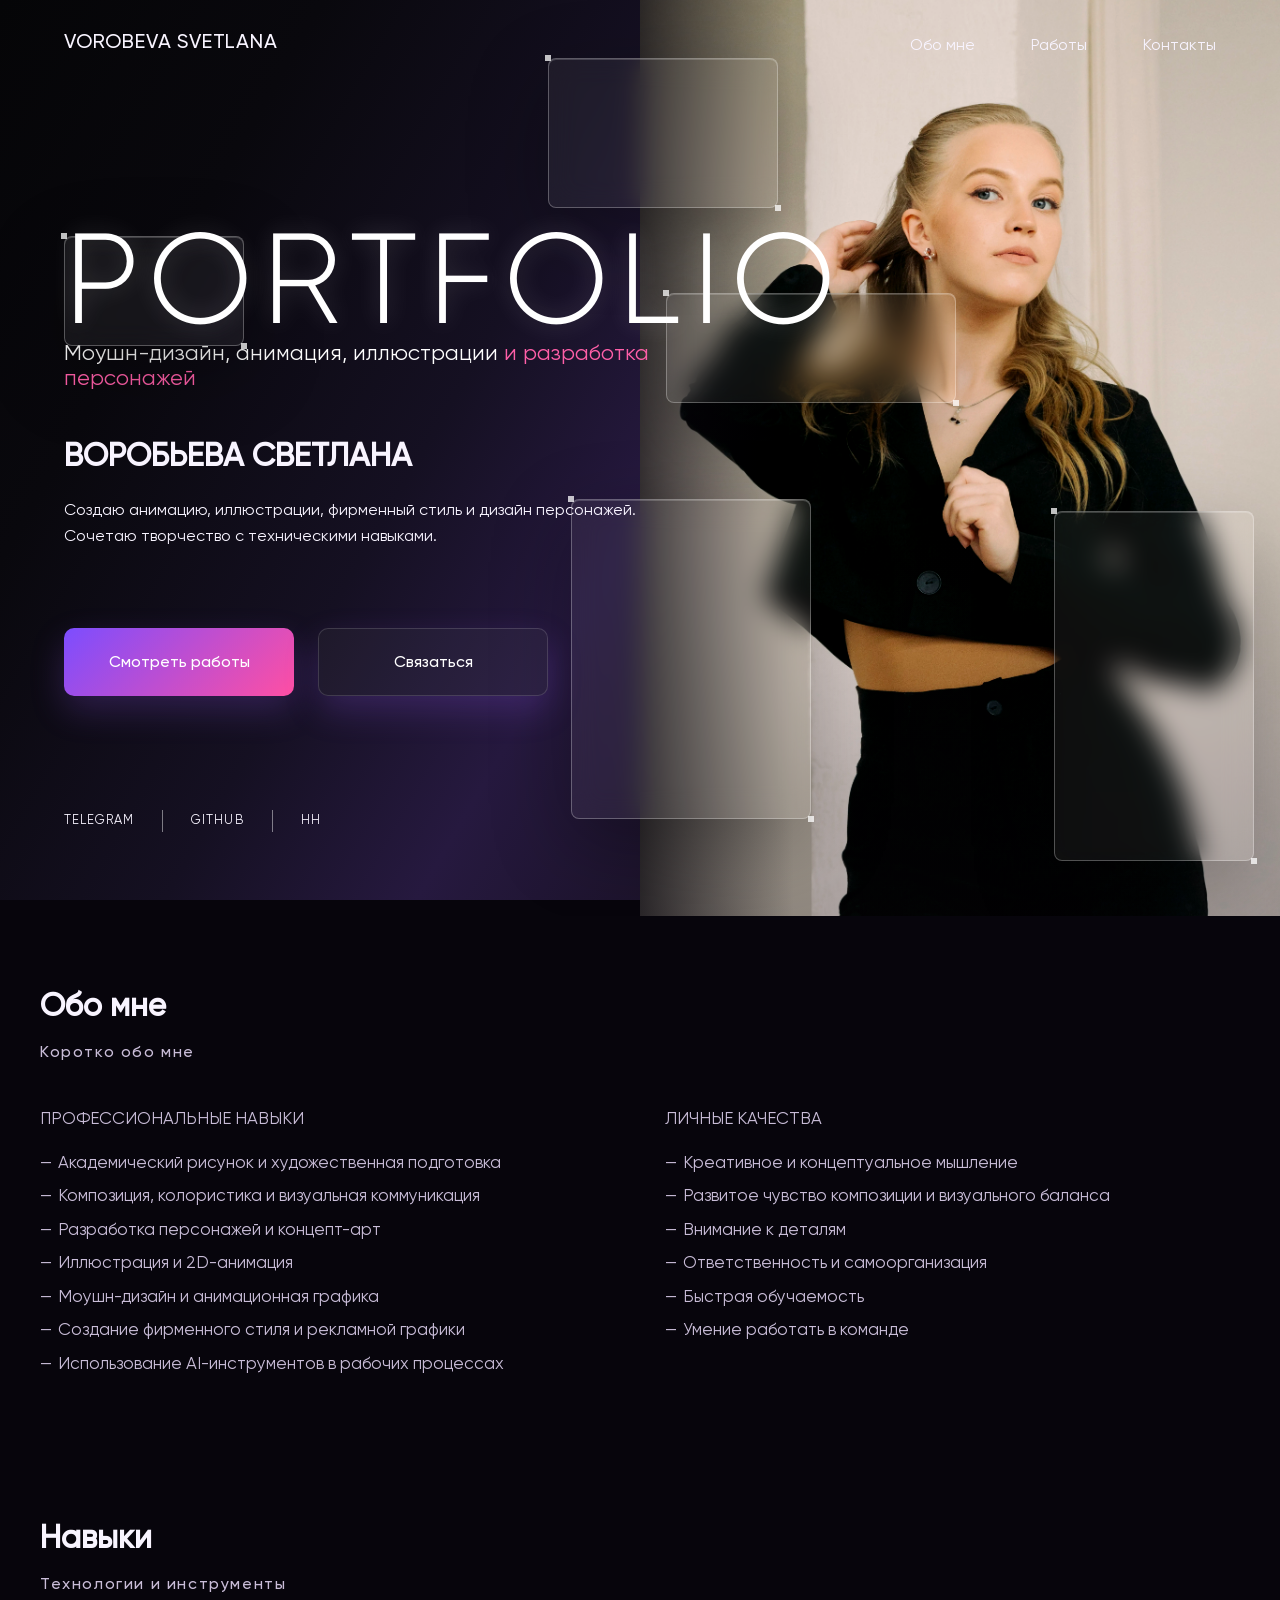
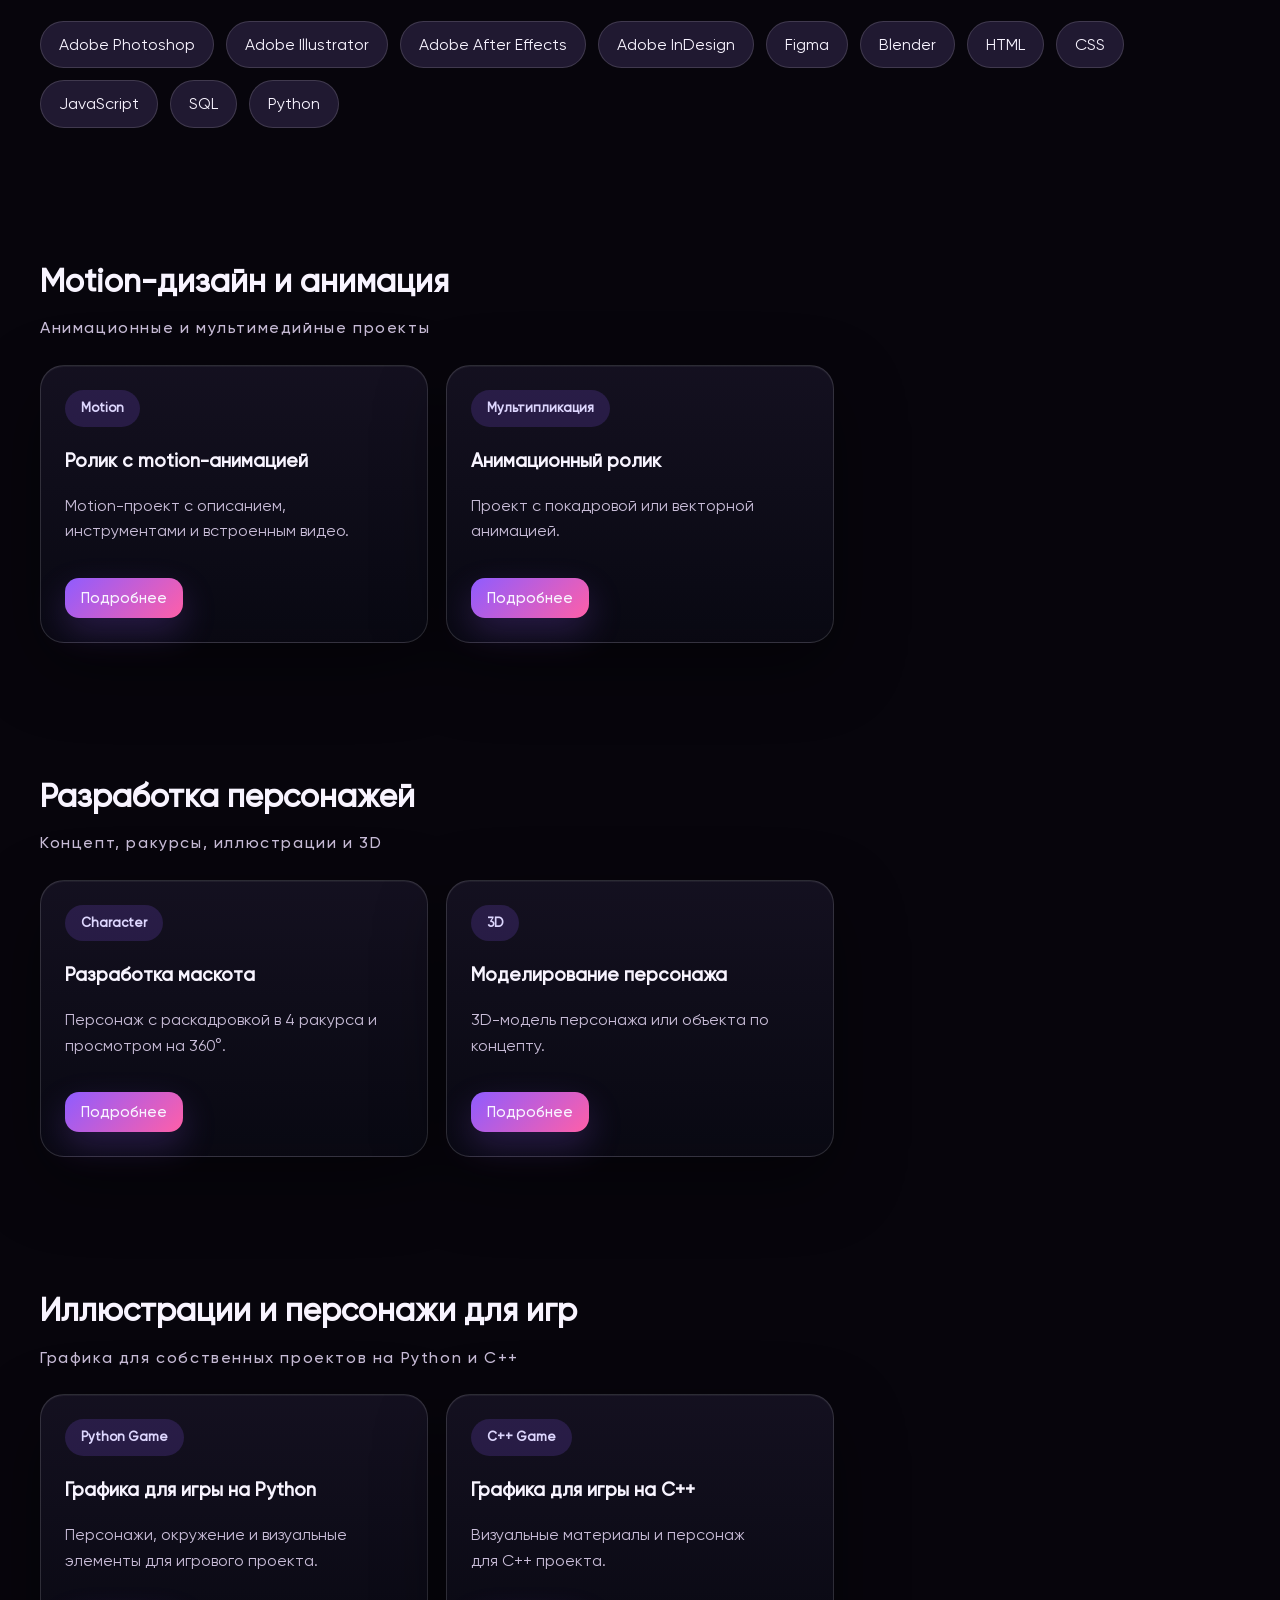
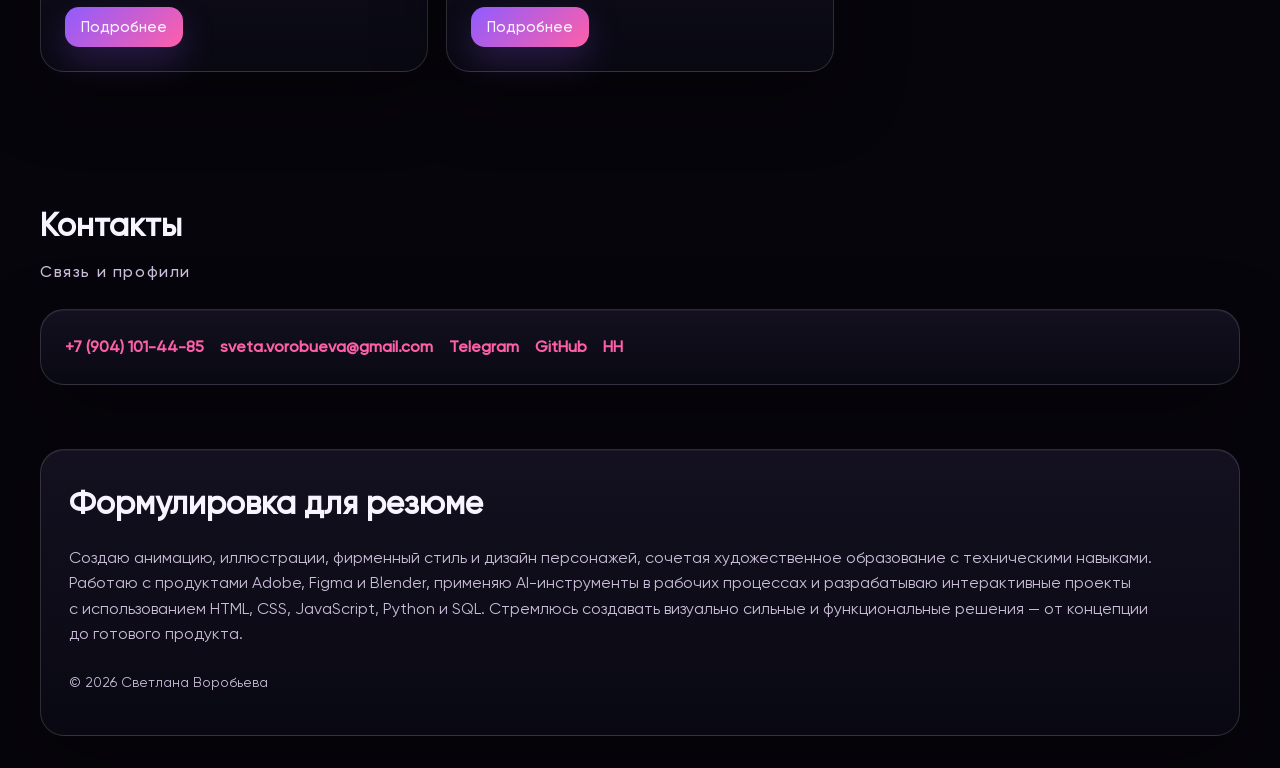
==== commit d37d2e64: "ту" ====
--- a/index.html
+++ b/index.html
@@ -177,10 +177,10 @@
             data-modal-client="Комерческий / дипломный проект"
             data-modal-tools="Adobe Photoshop, Illustrator, Blender, character design"
             data-modal-description="Проект разработки персонажа: поиск образа, силуэт, цветовое решение, финальный дизайн и 4 основных ракурса. В модальном окне добавлен просмотр персонажа по сторонам: фронт, бок, спина и второй бок."
-            data-frame-1="images/needle_1.png"
-            data-frame-2="images/needle_1.png"
-            data-frame-3="images/needle_1.png"
-            data-frame-4="images/needle_1.png">
+            data-frame-1="images/character1.png"
+            data-frame-2="images/character2.png"
+            data-frame-3="images/character3.png"
+            data-frame-4="images/character4.png">
             Подробнее
           </button>
         </article>
@@ -194,7 +194,7 @@
             data-modal-client="Личный / учебный проект"
             data-modal-tools="Blender, 3D-моделирование, материалы, рендер, turntable 360°"
             data-modal-description="Проект 3D-моделирования персонажа. Здесь можно описать этапы: блокинг формы, детализация, материалы, свет, рендер, подготовка презентационных изображений и создание turntable-видео, где персонаж вращается по часовой стрелке на 360°."
-            data-modal-gallery="images/leshy.png, images/leshy4.png, images/leshy3.png, images/leshy2.png"
+            data-modal-gallery="images/leshy.webp, images/leshy4.webp, images/leshy3.webp, images/leshy2.webp"
             data-modal-video="https://www.youtube.com/embed/VIDEO_ID">
             Подробнее
           </button>
@@ -216,9 +216,9 @@
             data-modal-client="Личный / учебный проект"
             data-modal-tools="Python, Photoshop, Illustrator, игровая графика"
             data-modal-description="Графические материалы для игры на Python: персонажи, элементы интерфейса, окружение и подготовка ассетов для игрового проекта. Галерея добавлена для тех, кто не хочет загружать игру, но хочет посмотреть визуал и интерфейс."
-            data-modal-gallery="images/python-game-1.jpg, images/python-game-2.jpg, images/python-game-3.jpg, images/python-game-4.jpg"
+            data-modal-gallery="images/GameOver.png, images/Cat4.png, images/GameWin.png, images/Podskazka_inbox.png"
             data-modal-video="https://res.cloudinary.com/ddurouw1x/video/upload/q_auto,f_auto,w_1920/v1783291518/Композиция_1_bnc3tn.mp4"
-            data-modal-link="#">
+            data-modal-link="https://github.com/svorobueva-hash/Python_Game_DarkSity">
             Подробнее
           </button>
         </article>
@@ -226,7 +226,7 @@
         <article class="card project-card">
           <span class="tag">C++ Game</span>
           <h3>Графика для игры на C++</h3>
-          <p>Визуальные материалы и персонажи для C++ проекта.</p>
+          <p>Визуальные материалы и персонаж<br>для C++ проекта.</p>
           <button class="project-btn" type="button"
             data-modal-title="Графика для игры на C++"
 
@@ -234,18 +234,18 @@
             data-modal-client="Личный / учебный проект"
 
             data-modal-tools-title="Использовалось"
-            data-modal-tools="Blender, материалы, свет, рендер"
+            data-modal-tools="C++, Photoshop, Illustrator, игровая графика"
 
             data-modal-description="Графические материалы для игры на C++: персонажи, элементы интерфейса, 
             окружение и подготовка ассетов для игрового проекта. 
             Галерея добавлена для тех, кто не хочет загружать игру, но хочет посмотреть визуал и интерфейс."
 
             data-modal-gallery-title="Рендеры модели"
-            data-modal-gallery="images/modeling-1.jpg, images/modeling-2.jpg, images/modeling-3.jpg, images/modeling-4.jpg"
+            data-modal-gallery="images/Comics.png, images/coca.png, images/Back.png, images/COLA4.png"
 
             data-modal-video-title="Turntable 360°"
-            data-modal-video="https://www.youtube.com/embed/VIDEO_ID"
-            data-modal-link="#">
+            data-modal-video="https://res.cloudinary.com/ddurouw1x/video/upload/v1783363469/0706_2_p1jldf.mp4"
+            data-modal-link="https://github.com/svorobueva-hash/C-_Game_CocaCola">
             Подробнее
           </button>
         </article>
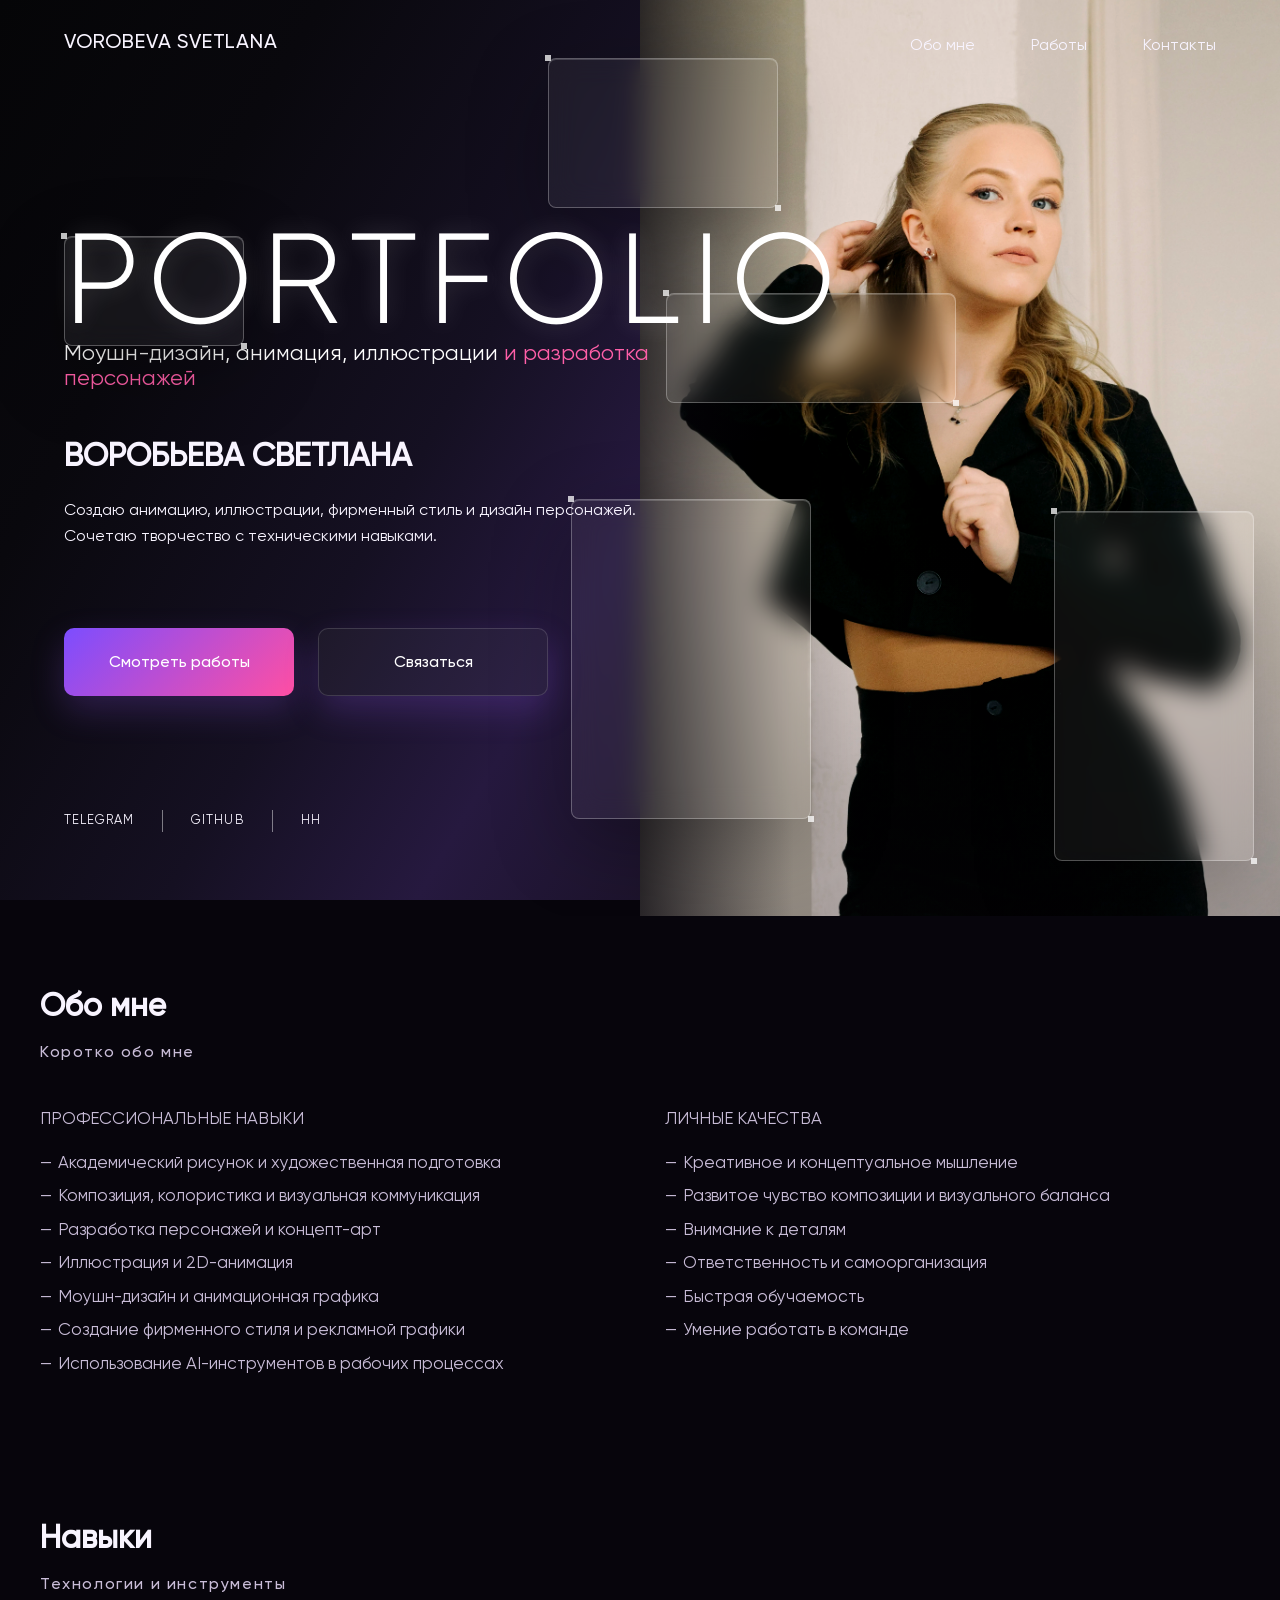
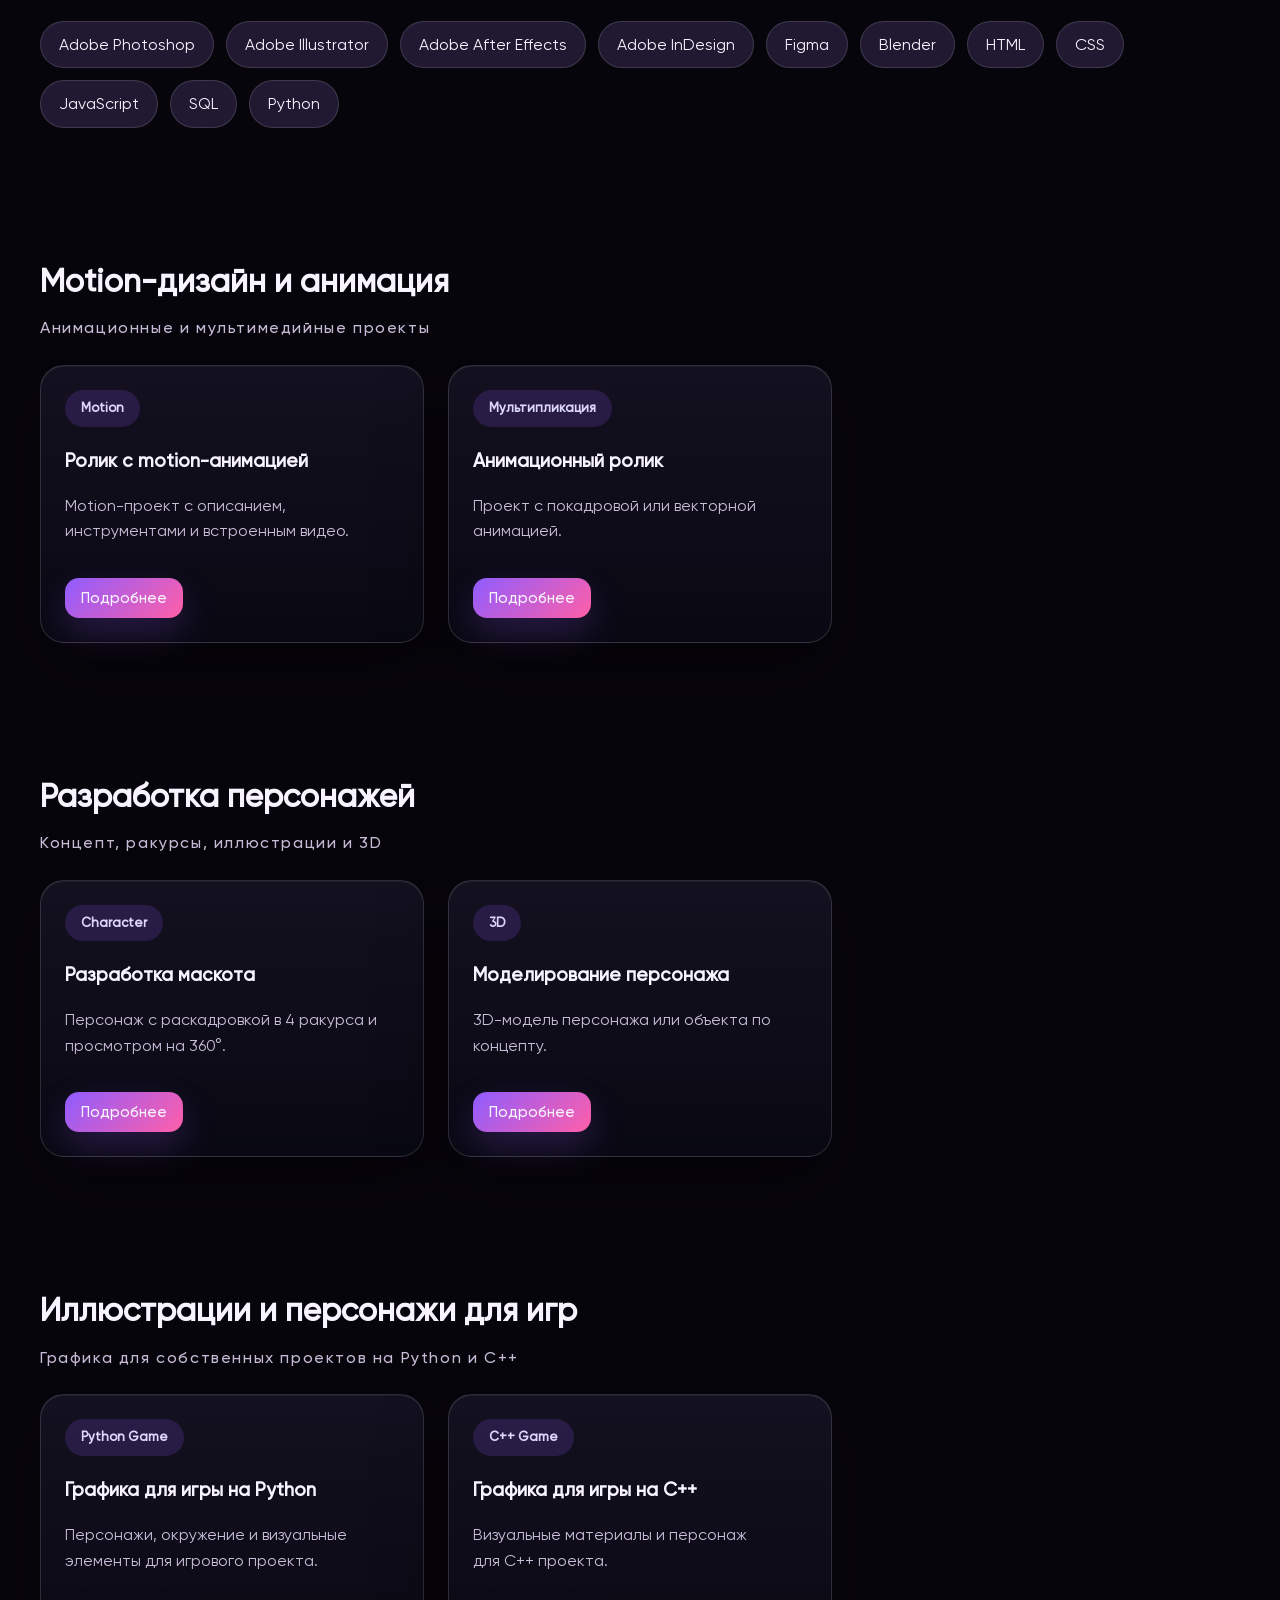
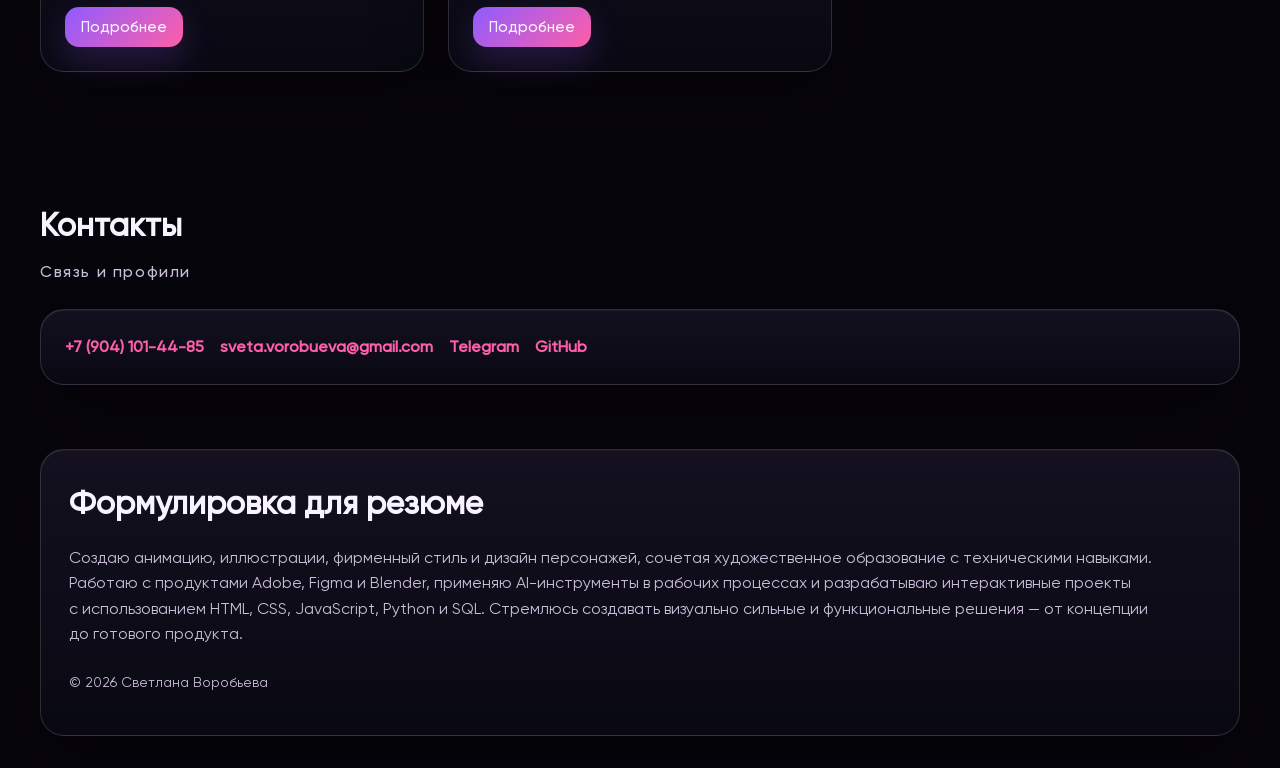
==== commit 7f87ee35: "new" ====
--- a/index.html
+++ b/index.html
@@ -62,9 +62,9 @@
         </div>
 
         <div class="hero-socials">
-          <a href="#">TELEGRAM</a>
+          <a href="https://t.me/SvetaVorobueva">TELEGRAM</a>
           <span></span>
-          <a href="#">GITHUB</a>
+          <a href="https://github.com/svorobueva-hash">GITHUB</a>
           <span></span>
           <a href="#">HH</a>
         </div>
@@ -138,9 +138,15 @@
             data-modal-title="Анимационный ролик"
             data-modal-client="Личный / учебный / коммерческий проект"
             data-modal-tools="Adobe After Effects, Photoshop, Illustrator, монтаж, звук"
-            data-modal-description="Анимационный проект. Здесь можно описать задачу, идею ролика, этапы создания: сценарий, раскадровка, подготовка графики, анимация сцен, эффекты, монтаж и финальный экспорт."
+            data-modal-description="Моушн-дизайн для SMM-агентства «Код бренда», 
+            созданный в&nbsp;рамках рекламной кампании одного из&nbsp;клиентов. 
+            Целью проекта было разработать динамичную промо-анимацию для запуска образовательной программы.
+            <br><br>В работе использовались предоставленные заказчиком фирменные элементы, цветовая палитра и&nbsp;шрифты. 
+            Основной акцент был сделан на&nbsp;выразительной анимации, способной быстро привлечь внимание аудитории, 
+            подчеркнуть фирменный стиль бренда и&nbsp;повысить вовлеченность в&nbsp;рекламный ролик.
+"
             data-modal-video-title="Рекламный ролик"
-            data-modal-video="https://res.cloudinary.com/ddurouw1x/video/upload/v1782772254/%D1%80%D0%B0%D0%BA%D0%B5%D1%82%D0%B0_%D0%BF%D1%80%D0%BE%D1%84%D0%B5%D1%81%D1%81%D0%B8%D1%8F_%D0%BC%D0%B5%D1%87%D1%82%D0%B0_eljayf.mp4">
+            data-modal-video="https://res.cloudinary.com/ddurouw1x/video/upload/q_auto,f_auto,w_1920/v1782772254/%D1%80%D0%B0%D0%BA%D0%B5%D1%82%D0%B0_%D0%BF%D1%80%D0%BE%D1%84%D0%B5%D1%81%D1%81%D0%B8%D1%8F_%D0%BC%D0%B5%D1%87%D1%82%D0%B0_eljayf.mp4">
             Подробнее
           </button>
         </article>
@@ -153,7 +159,11 @@
             data-modal-title="Короткая анимация"
             data-modal-client="Личный учебный проект"
             data-modal-tools="Adobe After Effects, Illustrator, Photoshop"
-            data-modal-description="Короткая анимационная работа. Здесь можно описать идею, этапы создания, подготовку графики, анимацию сцен, монтаж и финальный экспорт."
+            data-modal-description="Учебный проект по созданию презентационного ролика для вымышленной видеоигры. 
+            Целью работы было разработать динамичный трейлер, способный передать атмосферу проекта, заинтересовать 
+            зрителя и&nbsp;познакомить его&nbsp;с&nbsp;концепцией игры.
+            <br><br>В процессе создания были проработаны композиция сцен, анимация графических элементов, 
+            работа с&nbsp;фонами, переходами и&nbsp;темпом повествования."
             data-modal-video-title="Ролик превью игры"
             data-modal-video="https://res.cloudinary.com/ddurouw1x/video/upload/q_auto,f_auto,w_1920/v1783184143/0330_nyuv2s.mp4">
             Подробнее
@@ -175,8 +185,16 @@
             data-modal-type="character"
             data-modal-title="Разработка персонажа"
             data-modal-client="Комерческий / дипломный проект"
-            data-modal-tools="Adobe Photoshop, Illustrator, Blender, character design"
-            data-modal-description="Проект разработки персонажа: поиск образа, силуэт, цветовое решение, финальный дизайн и 4 основных ракурса. В модальном окне добавлен просмотр персонажа по сторонам: фронт, бок, спина и второй бок."
+            data-modal-tools="Adobe Photoshop, Illustrator, character design"
+            data-modal-description="Маскот, разработанный в рамках дипломного проекта 
+            «Разработка фирменного стиля и веб-сайта для команды по чирлидингу и чир спорту». 
+            Заказчиком проекта выступила молодежная сборная по чирлидингу и&nbsp;чир спорту Needles Cheerleading Team.
+            <br><br>Целью работы было создать уникального персонажа, отражающего характер команды, ее&nbsp;энергетику 
+            и&nbsp;фирменный стиль. 
+            В&nbsp;процессе разработки были проработаны концепция маскота, визуальный образ, цветовое решение и&nbsp;детали, 
+            обеспечивающие узнаваемость бренда.
+            <br><br>В данном портфолио представлен маскот как&nbsp;часть комплексного проекта. 
+            Ниже доступны ссылки на&nbsp;полный фирменный стиль и&nbsp;разработанный веб-сайт."
             data-frame-1="images/character1.png"
             data-frame-2="images/character2.png"
             data-frame-3="images/character3.png"
@@ -193,9 +211,15 @@
             data-modal-title="Моделирование персонажа"
             data-modal-client="Личный / учебный проект"
             data-modal-tools="Blender, 3D-моделирование, материалы, рендер, turntable 360°"
-            data-modal-description="Проект 3D-моделирования персонажа. Здесь можно описать этапы: блокинг формы, детализация, материалы, свет, рендер, подготовка презентационных изображений и создание turntable-видео, где персонаж вращается по часовой стрелке на 360°."
+            data-modal-description="Учебный проект по&nbsp;созданию 3D-персонажа «Леший». 
+            Целью работы было разработать стилизованную модель персонажа, передающую особенности 
+            славянского мифологического образа и&nbsp;пригодную для дальнейшего использования в&nbsp;игровых 
+            и&nbsp;анимационных проектах.<br><br>
+            В&nbsp;процессе работы были выполнены моделирование, настройка материалов, освещения и&nbsp;рендеринга. 
+            Дополнительно была разработана композиция для серии статичных кадров, позволяющая наиболее выразительно 
+            представить персонажа."
             data-modal-gallery="images/leshy.webp, images/leshy4.webp, images/leshy3.webp, images/leshy2.webp"
-            data-modal-video="https://www.youtube.com/embed/VIDEO_ID">
+            data-modal-video="https://res.cloudinary.com/ddurouw1x/video/upload/q_auto,f_auto,w_1920/v1783874062/0001-0070_gtmlln.mp4">
             Подробнее
           </button>
         </article>
@@ -215,8 +239,16 @@
             data-modal-title="Графика для игры на Python"
             data-modal-client="Личный / учебный проект"
             data-modal-tools="Python, Photoshop, Illustrator, игровая графика"
-            data-modal-description="Графические материалы для игры на Python: персонажи, элементы интерфейса, окружение и подготовка ассетов для игрового проекта. Галерея добавлена для тех, кто не хочет загружать игру, но хочет посмотреть визуал и интерфейс."
+            data-modal-description="Учебный проект по&nbsp;разработке 2D-игры на&nbsp;языке Python. 
+            Целью работы было создать полноценную игровую сцену, объединив программирование, разработку игровой графики 
+            и&nbsp;проектирование игрового мира.<br><br>
+            В&nbsp;рамках проекта были реализованы игровая логика и механики с&nbsp;использованием языка Python 
+            и&nbsp;игровых библиотек, разработана карта в редакторе Tiled, а&nbsp;также самостоятельно созданы персонажи, окружение 
+            и&nbsp;элементы игрового интерфейса. 
+            Проект охватывает полный цикл разработки — от&nbsp;проектирования игрового мира до&nbsp;реализации его программной части.
+            Исходный код проекта опубликован на&nbsp;GitHub и&nbsp;доступен по&nbsp;ссылке ниже."
             data-modal-gallery="images/GameOver.png, images/Cat4.png, images/GameWin.png, images/Podskazka_inbox.png"
+            data-modal-video-title="Прохождение игры"
             data-modal-video="https://res.cloudinary.com/ddurouw1x/video/upload/q_auto,f_auto,w_1920/v1783291518/Композиция_1_bnc3tn.mp4"
             data-modal-link="https://github.com/svorobueva-hash/Python_Game_DarkSity">
             Подробнее
@@ -236,15 +268,18 @@
             data-modal-tools-title="Использовалось"
             data-modal-tools="C++, Photoshop, Illustrator, игровая графика"
 
-            data-modal-description="Графические материалы для игры на C++: персонажи, элементы интерфейса, 
-            окружение и подготовка ассетов для игрового проекта. 
-            Галерея добавлена для тех, кто не хочет загружать игру, но хочет посмотреть визуал и интерфейс."
-
-            data-modal-gallery-title="Рендеры модели"
+            data-modal-description="Учебный проект по&nbsp;разработке 2D-игры на&nbsp;языке C++. Целью работы было создать 
+            аркадную игру, объединив программную реализацию игровых механик и&nbsp;разработку собственной графики.<br><br>
+            В&nbsp;ходе проекта были реализованы игровая логика, управление персонажем, система столкновений и&nbsp;подсчет очков. 
+            Также самостоятельно разработаны визуальные элементы игры, включая персонажа, игровые объекты и&nbsp;интерфейс. 
+            Проект демонстрирует навыки разработки интерактивных приложений на&nbsp;языке C++.
+            Исходный код проекта опубликован на&nbsp;GitHub и&nbsp;доступен по&nbsp;ссылке ниже."
+
+            data-modal-gallery-title="Галерея проекта"
             data-modal-gallery="images/Comics.png, images/coca.png, images/Back.png, images/COLA4.png"
 
-            data-modal-video-title="Turntable 360°"
-            data-modal-video="https://res.cloudinary.com/ddurouw1x/video/upload/v1783363469/0706_2_p1jldf.mp4"
+            data-modal-video-title="Прохождение игры"
+            data-modal-video="https://res.cloudinary.com/ddurouw1x/video/upload/q_auto,f_auto,w_1920/v1783363469/0706_2_p1jldf.mp4"
             data-modal-link="https://github.com/svorobueva-hash/C-_Game_CocaCola">
             Подробнее
           </button>
@@ -258,9 +293,8 @@
       <div class="contact-box">
         <a>+7 (904) 101-44-85</a>
         <a href="mailto:sveta.vorobueva@gmail.com">sveta.vorobueva@gmail.com</a>
-        <a href="https://t.me/username" target="_blank" rel="noopener noreferrer">Telegram</a>
-        <a href="https://github.com/username" target="_blank" rel="noopener noreferrer">GitHub</a>
-        <a href="https://hh.ru/resume/your-id" target="_blank" rel="noopener noreferrer">HH</a>
+        <a href="https://t.me/SvetaVorobueva" target="_blank" rel="noopener noreferrer">Telegram</a>
+        <a href="https://github.com/svorobueva-hash" target="_blank" rel="noopener noreferrer">GitHub</a>
       </div>
     </section>
   </main>
--- a/styles.css
+++ b/styles.css
@@ -150,7 +150,11 @@
 }
 
 .nav-links a:hover {
-  color: rgba(0, 0, 0, 0.78);
+  color: #8c45ff;
+}
+
+.contact-box a:hover {
+  color: #8c45ff;
 }
 
 .hero {
@@ -247,6 +251,11 @@
   background: rgba(255,255,255,.45);
 }
 
+.hero-socials a:hover {
+  color: #8c45ff;
+}
+
+
 .skills-list {
     list-style: none;
     padding: 0;
@@ -433,7 +442,7 @@
 .section { padding: 64px 0;
  background: transparent; }
 
-.grid { display: grid; grid-template-columns: repeat(3, 1fr); gap: 18px; }
+.grid { display: grid; grid-template-columns: repeat(3, 1fr); gap: 24px; }
 .card { padding: 24px; transition: transform .2s ease, border-color .2s ease; }
 .card:hover { transform: translateY(-4px); border-color: rgba(56, 189, 248, .45); }
 .card a { color: var(--accent-2); font-weight: 700; }
@@ -615,7 +624,7 @@
 .viewer-frame {
   display: grid;
   place-items: center;
-  min-height: 360px;
+  min-height: 676px;
   border: 1px solid var(--border);
   border-radius: 24px;
   background: white;
@@ -624,8 +633,8 @@
 
 .viewer-frame img {
   max-width: 100%;
-  max-height: 420px;
-  object-fit: contain;
+  max-height: 600px;
+  object-fit: cover;
 }
 
 .viewer-controls {
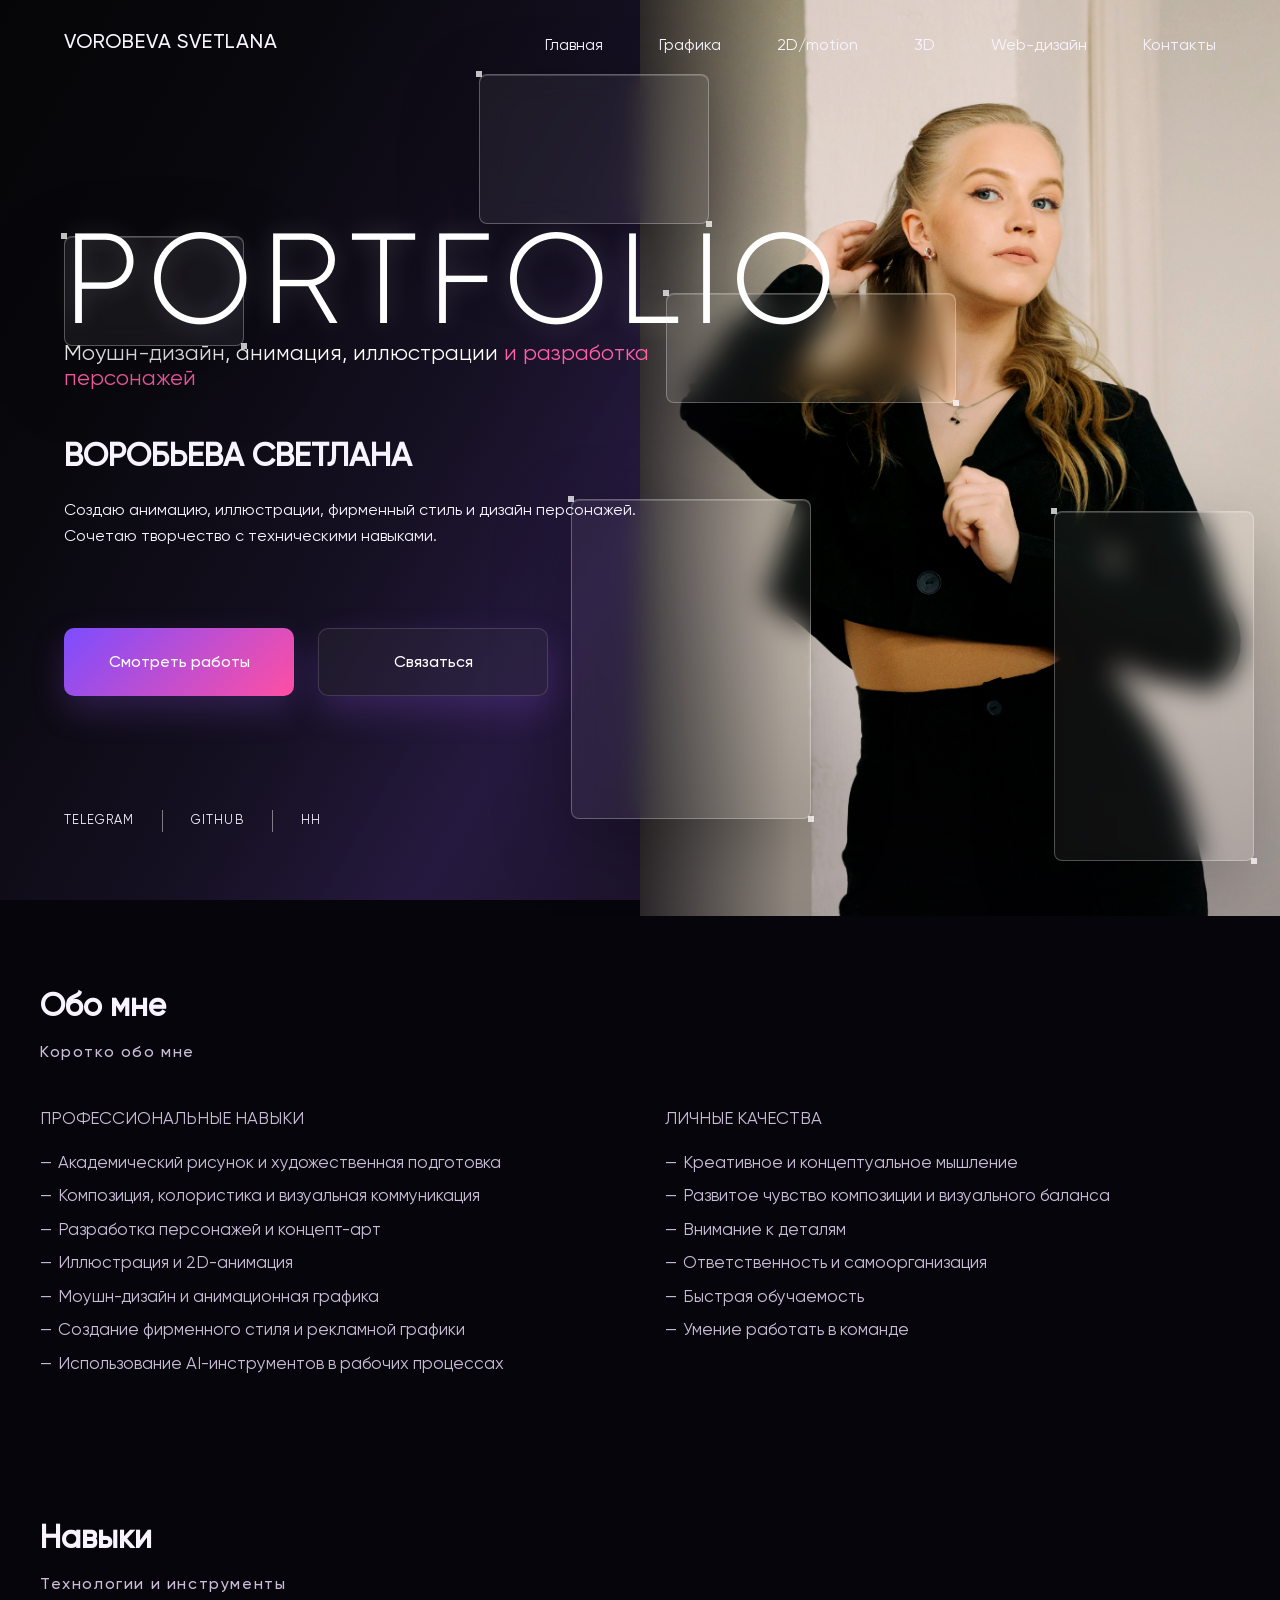
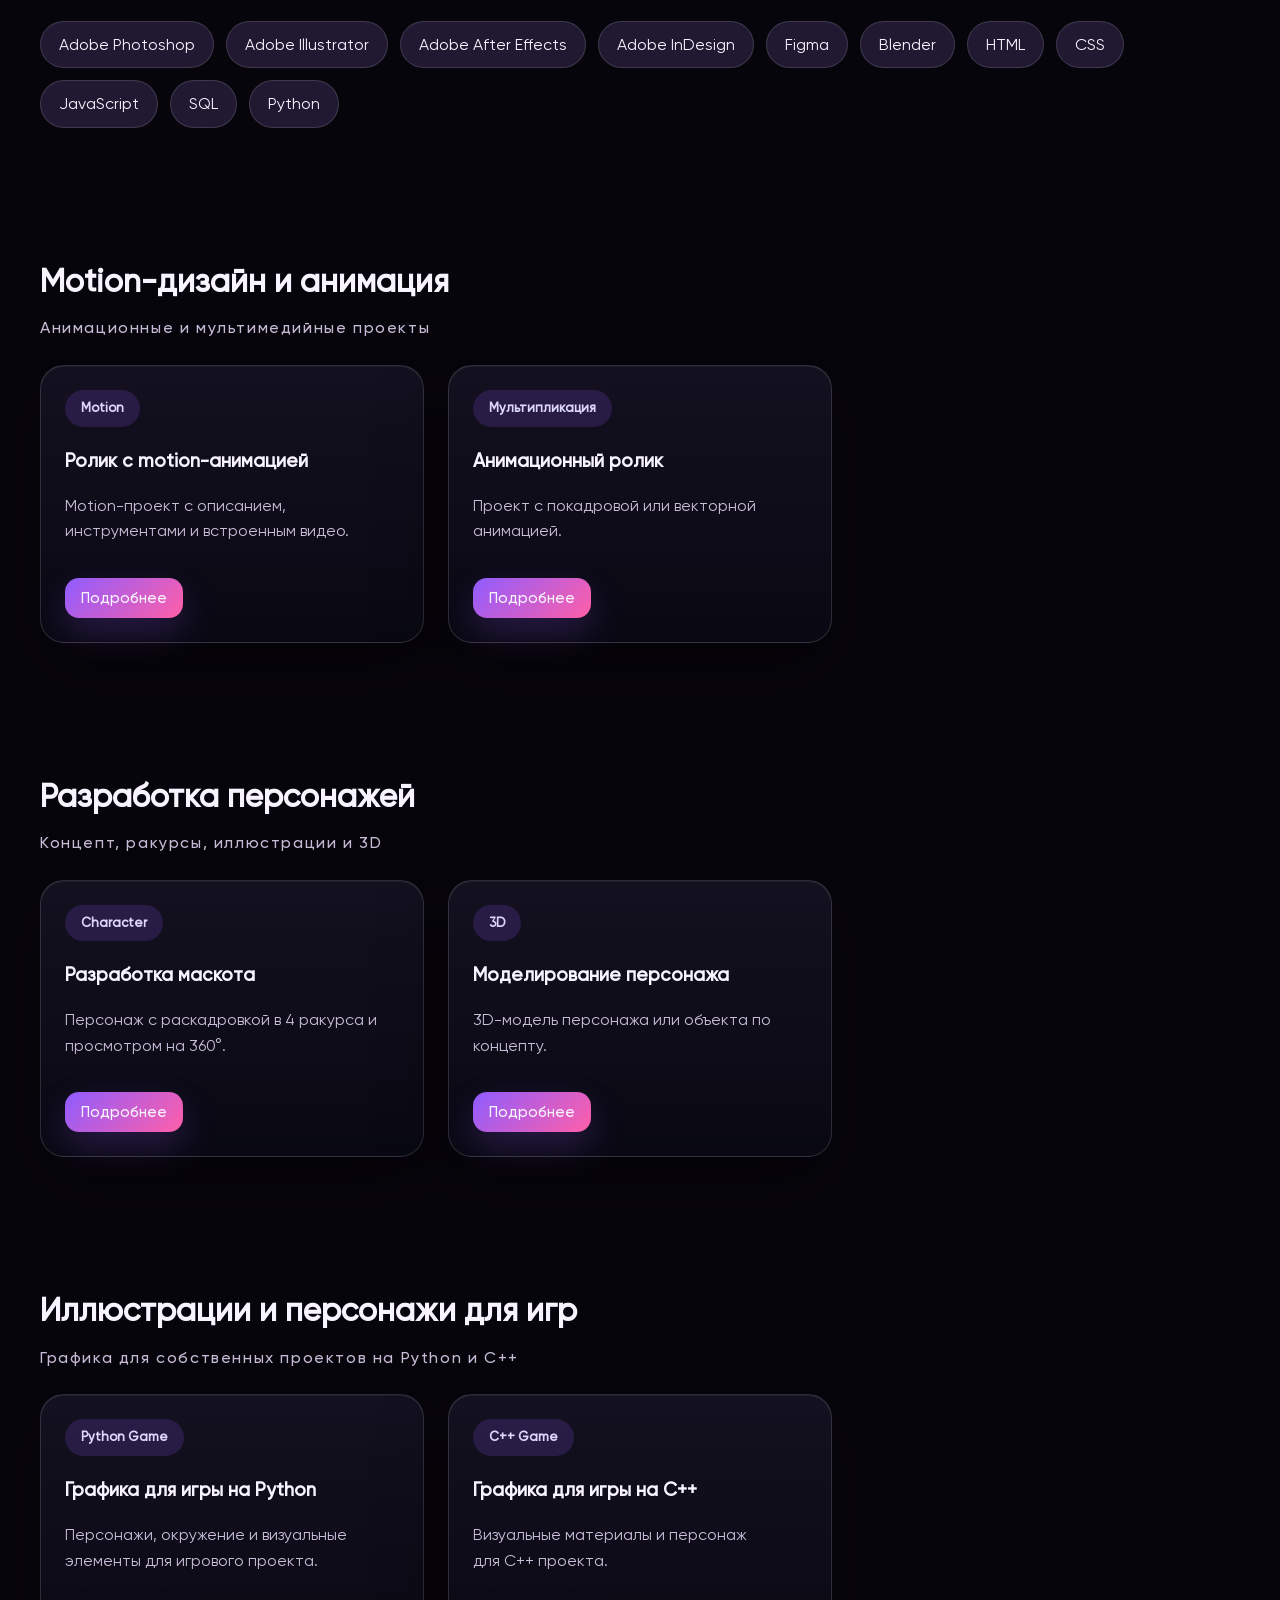
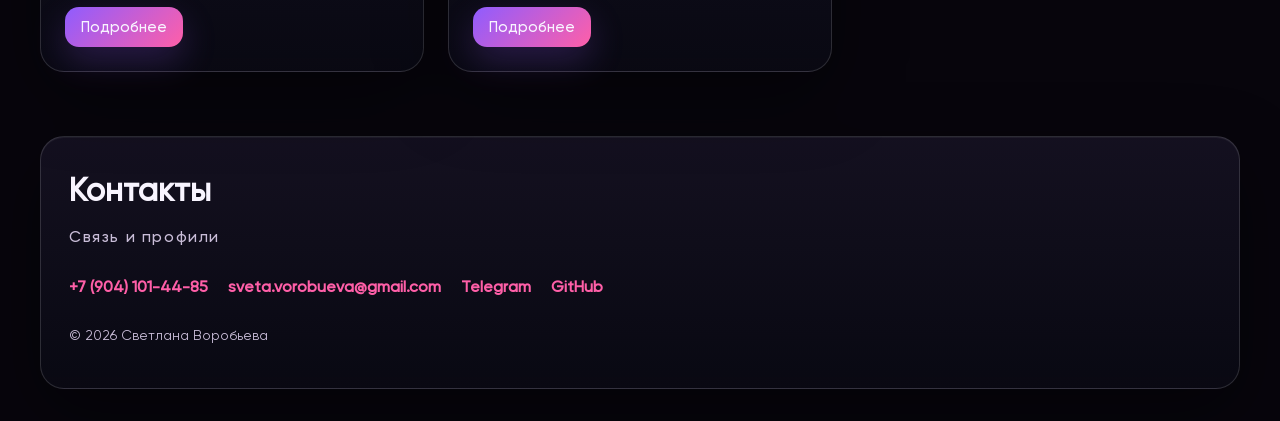
==== commit a101e052: "12" ====
--- a/index.html
+++ b/index.html
@@ -23,8 +23,11 @@
       </button>
 
       <div class="nav-links">
-        <a href="#about">Обо мне</a>
-        <a href="#motion">Работы</a>
+        <a href="#about">Главная</a>
+        <a href="#motion">Графика</a>
+        <a href="#motion">2D/motion</a>
+        <a href="#motion">3D</a>
+        <a href="#motion">Web-дизайн</a>
         <a href="#contacts">Контакты</a>
       </div>
     </nav>
@@ -286,8 +289,10 @@
         </article>
       </div>
     </section>
-
-    <section class="section container" id="contacts">
+  </main>
+
+  <footer class="footer container">
+    <section id="contacts">
       <h2>Контакты</h2>
       <p class="subtitle">Связь и профили</p>
       <div class="contact-box">
@@ -297,18 +302,6 @@
         <a href="https://github.com/svorobueva-hash" target="_blank" rel="noopener noreferrer">GitHub</a>
       </div>
     </section>
-  </main>
-
-  <footer class="footer container">
-    <h2>Формулировка для резюме</h2>
-    <p>
-      Создаю анимацию, иллюстрации, фирменный стиль и&nbsp;дизайн персонажей,
-      сочетая художественное образование с&nbsp;техническими навыками.
-      <br>Работаю с продуктами Adobe, Figma и&nbsp;Blender, применяю AI-инструменты
-      в&nbsp;рабочих процессах и&nbsp;разрабатываю интерактивные проекты с&nbsp;использованием
-      HTML, CSS, JavaScript, Python и&nbsp;SQL. Стремлюсь создавать визуально
-      сильные и&nbsp;функциональные решения — от&nbsp;концепции до&nbsp;готового продукта.
-    </p>
     <p class="copy">© <span id="year"></span> Светлана Воробьева</p>
   </footer>
 
--- a/styles.css
+++ b/styles.css
@@ -358,8 +358,8 @@
 .glass-top {
   width: 20%;
   height: 150px;
-  top: 0%;
-  left: 42%;
+  top: 2%;
+  left: 36%;
 }
 
 .glass-center {
@@ -406,7 +406,7 @@
   border: 1px solid var(--border);
 }
 
-.hero-card, .card, .footer, .contact-box {
+.hero-card, .card, .footer {
   background: rgba(23, 32, 51, 0.86);
   border: 1px solid var(--border);
   border-radius: 24px;
@@ -418,7 +418,6 @@
 .hero-photo-card,
 .card,
 .footer,
-.contact-box,
 .modal-window {
   background: linear-gradient(180deg, rgba(22, 18, 34, .9), rgba(10, 10, 20, .86));
   border: 1px solid var(--border);
@@ -474,8 +473,8 @@
   background: var(--card-light);
   border: 1px solid var(--border);
 }
-.contact-box { display: flex; flex-wrap: wrap; gap: 16px; padding: 24px; }
-.contact-box a { color: var(--accent-2); font-weight: 700; }
+
+.contact-box a { color: var(--accent-2); font-weight: 700; margin-right: 16px;}
 .footer { margin-bottom: 32px; padding: 28px; }
 .copy { margin-top: 24px; font-size: 14px; }
 
@@ -506,8 +505,13 @@
   }
 
   .nav-links {
-    gap: 22px;
+    gap: 20px;
     flex-wrap: wrap;
+  }
+
+  .nav-links a {
+    color: var(--text);
+    font-size: 14px;
   }
 }
 
